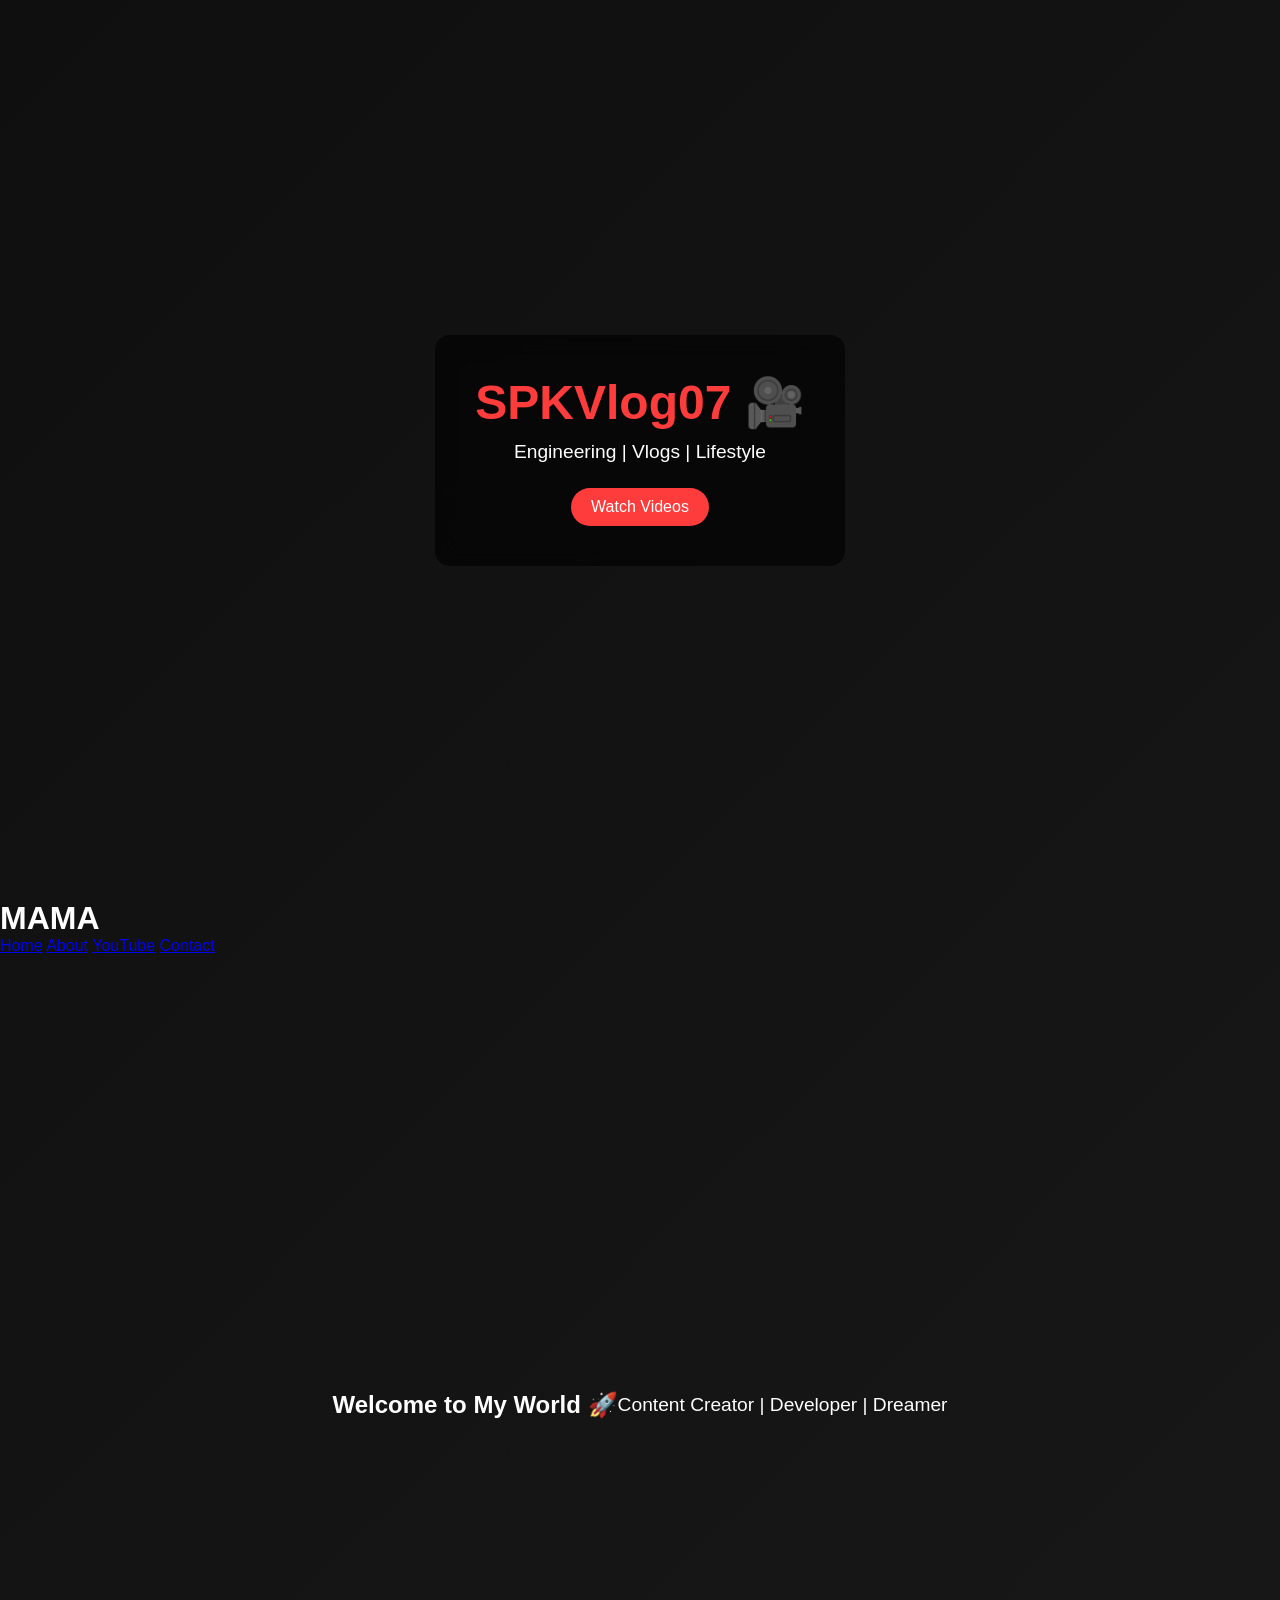
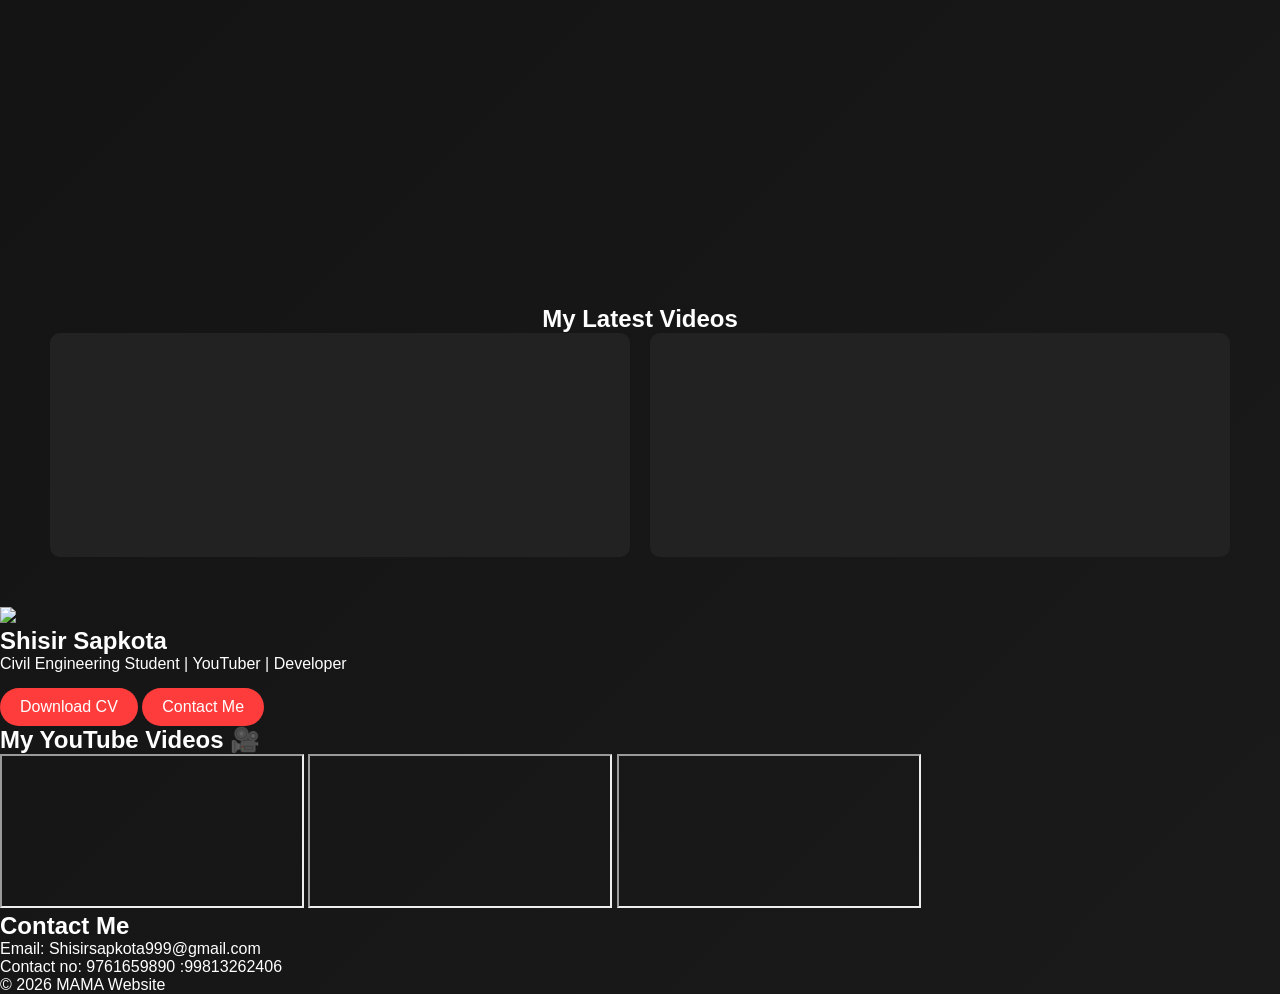
==== index.html @ 2b115181 "Update index.html" ====
<!DOCTYPE html>
<html lang="en">
<head>
    <meta charset="UTF-8">
    <meta name="viewport" content="width=device-width, initial-scale=1.0">
    <title>MAMA Website</title>
    <link rel="stylesheet" href="style.css">
</head>
<body>
    <header class="hero">
    <div class="hero-content">
        <h1>SPKVlog07 🎥</h1>
        <p>Engineering | Vlogs | Lifestyle</p>
        <a href="#videos" class="btn">Watch Videos</a>
    </div>
</header>

<!-- NAVBAR -->
<header>
    <h1>MAMA</h1>
    <nav>
        <a href="#">Home</a>
        <a href="#about">About</a>
        <a href="#youtube">YouTube</a>
        <a href="#contact">Contact</a>
    </nav>
</header>

<!-- HERO SECTION -->
<section class="hero">
    <h2>Welcome to My World 🚀</h2>
    <p>Content Creator | Developer | Dreamer</p>
</section>
    <section id="videos">
    <h2>My Latest Videos</h2>

    <div class="video-container">

        <!-- VIDEO 1 -->
        <div class="video-card">
            <iframe width="100%" height="200"
            src="https://www.youtube.com/embed/YOUR_VIDEO_ID"
            frameborder="0" allowfullscreen></iframe>
        </div>

        <!-- VIDEO 2 -->
        <div class="video-card">
            <iframe width="100%" height="200"
            src="https://www.youtube.com/embed/YOUR_VIDEO_ID"
            frameborder="0" allowfullscreen></iframe>
        </div>

    </div>
</section>

<!-- ABOUT -->
<section id="about" class="about">
    <img src="https://via.placeholder.com/150" class="profile">
    <h2>Shisir Sapkota</h2>
    <p>Civil Engineering Student | YouTuber | Developer</p>

    <div class="buttons">
        <a href="#" class="btn">Download CV</a>
        <a href="#" class="btn">Contact Me</a>
    </div>
</section>

<!-- YOUTUBE -->
<section id="youtube">
    <h2>My YouTube Videos 🎥</h2>

    <div class="video-grid">
        <iframe src="https://youtu.be/5W0XILWzTW0?si=6hT38t_9sxKeMxE-"></iframe>
        <iframe src="https://youtu.be/JLOqo3GR9C8?si=7_xRI010_KbWeM3v"></iframe>
        <iframe src="https://youtu.be/mXAo18uRVGY?si=siHkj4-SabxdBQH0"></iframe>
    </div>
</section>

<!-- CONTACT -->
<section id="contact">
    <h2>Contact Me</h2>
    <p>Email: Shisirsapkota999@gmail.com</p>
     <p> Contact no: 9761659890
                   :99813262406
         </p>
</section>

<footer>
    <p>© 2026 MAMA Website</p>
</footer>

<script src="script.js"></script>
    <script>
document.querySelectorAll('a[href^="#"]').forEach(anchor => {
    anchor.addEventListener('click', function(e) {
        e.preventDefault();

        document.querySelector(this.getAttribute('href'))
            .scrollIntoView({
                behavior: 'smooth'
            });
    });
});
</script>
</body>
</html>
---- style.css ----
/* RESET */
* {
    margin: 0;
    padding: 0;
    box-sizing: border-box;
    font-family: 'Poppins', sans-serif;
}

/* BODY */
body {
    background: linear-gradient(135deg, #0f0f0f, #1a1a1a);
    color: white;
}

/* HERO SECTION */
.hero {
    height: 100vh;
    display: flex;
    justify-content: center;
    align-items: center;
    text-align: center;
    background: url('https://images.unsplash.com/photo-1507525428034-b723cf961d3e') no-repeat center/cover;
}

.hero-content {
    background: rgba(0,0,0,0.6);
    padding: 40px;
    border-radius: 15px;
    backdrop-filter: blur(10px);
}

.hero h1 {
    font-size: 3rem;
    color: #ff3c3c;
}

.hero p {
    margin: 10px 0;
    font-size: 1.2rem;
}

.btn {
    display: inline-block;
    margin-top: 15px;
    padding: 10px 20px;
    background: #ff3c3c;
    color: white;
    border-radius: 25px;
    text-decoration: none;
    transition: 0.3s;
}

.btn:hover {
    background: #ff0000;
    transform: scale(1.1);
}

/* VIDEO SECTION */
#videos {
    padding: 50px;
    text-align: center;
}

.video-container {
    display: grid;
    grid-template-columns: repeat(auto-fit, minmax(250px, 1fr));
    gap: 20px;
}

.video-card {
    background: #222;
    padding: 10px;
    border-radius: 10px;
    transition: 0.3s;
}

.video-card:hover {
    transform: translateY(-10px);
    box-shadow: 0 0 20px rgba(255,0,0,0.5);
}
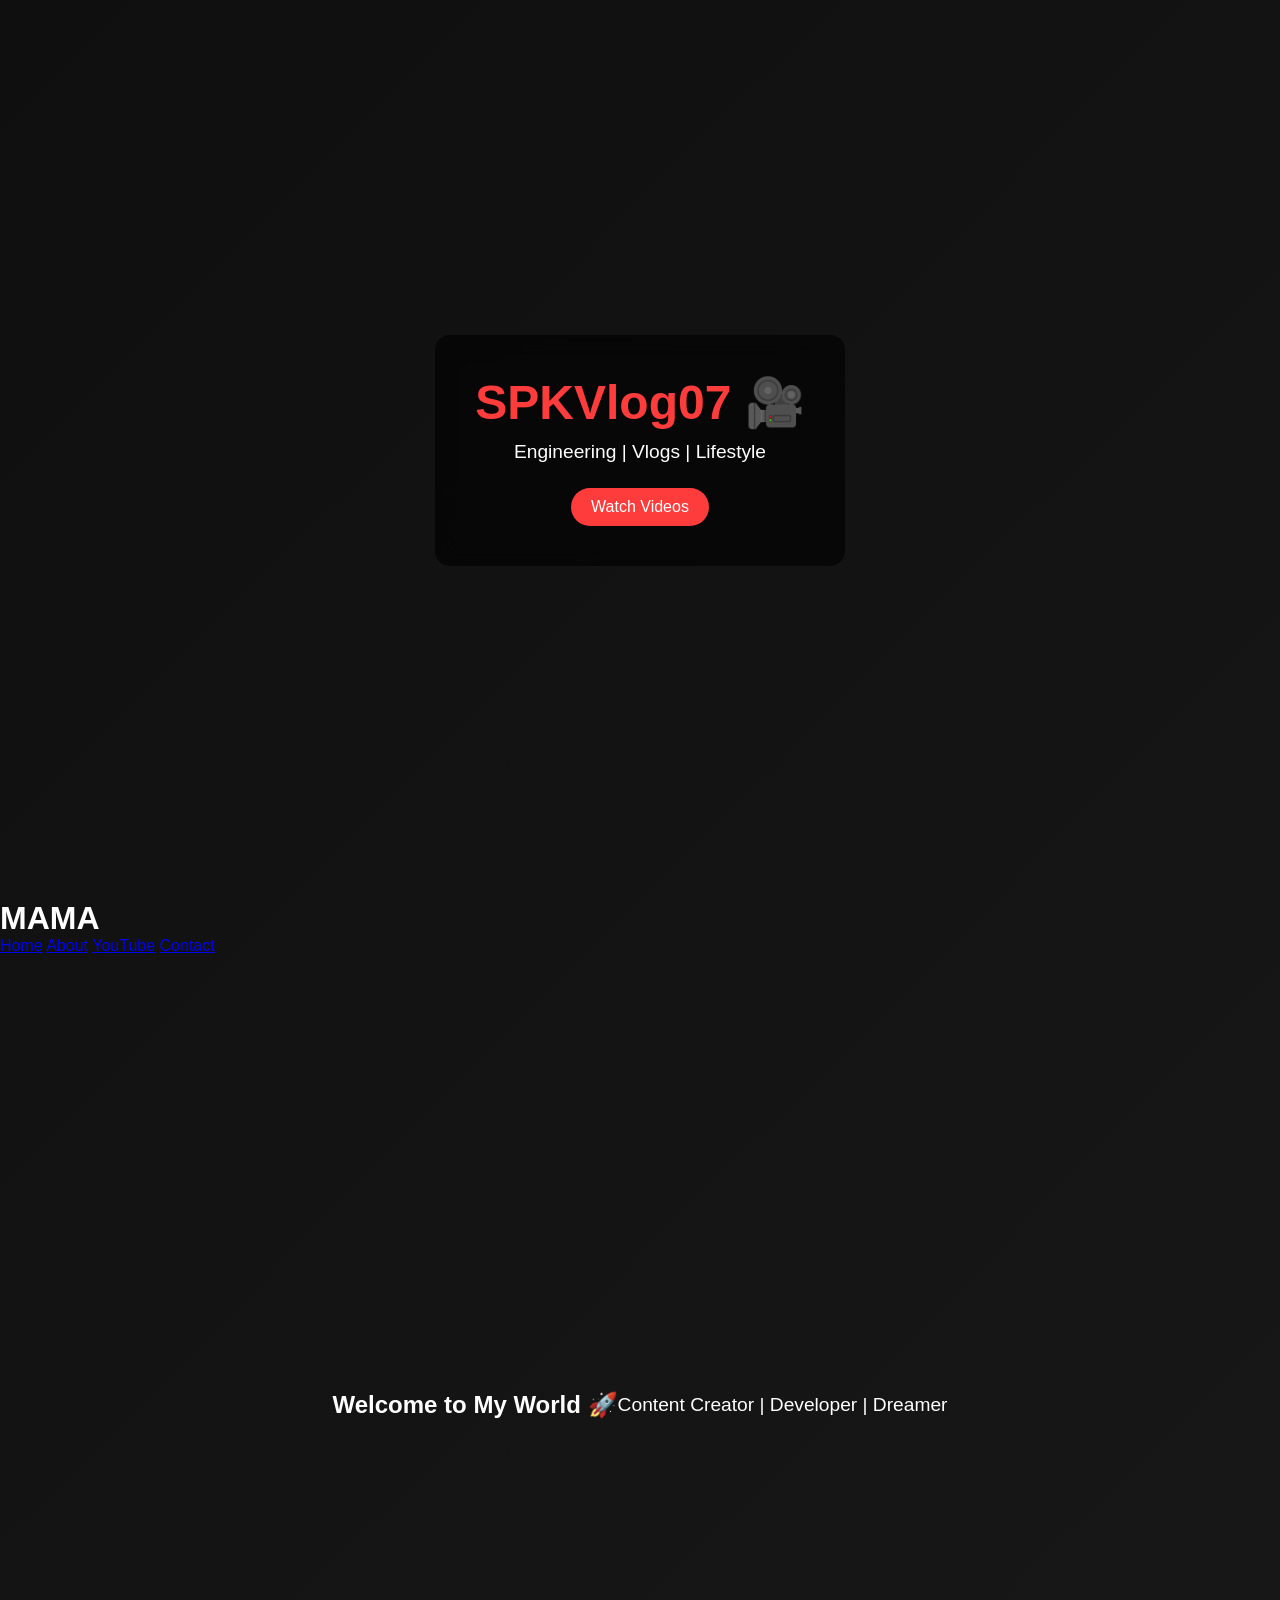
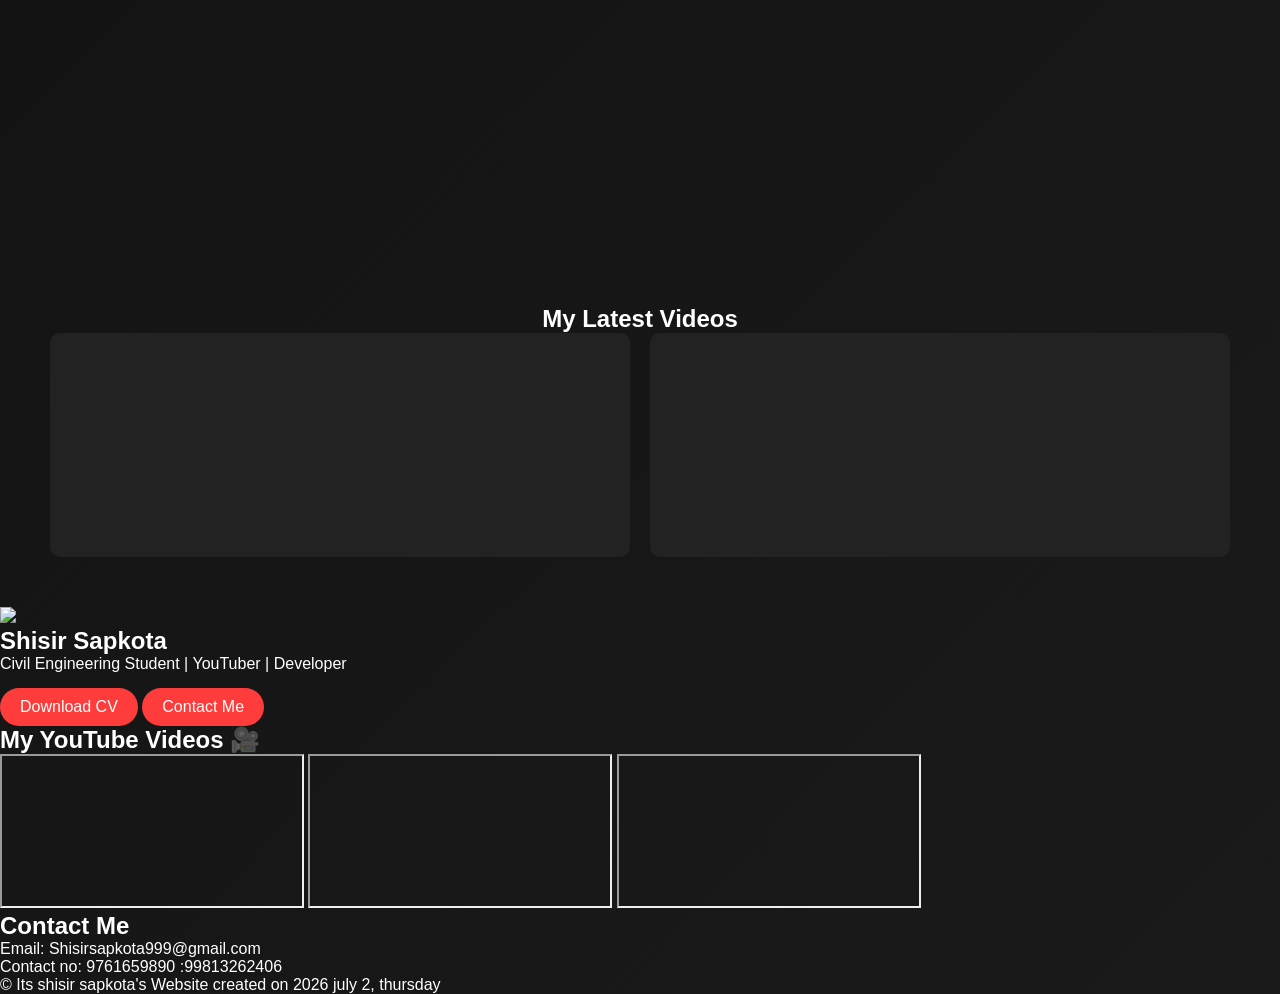
==== commit d79ec018: "Update index.html" ====
--- a/index.html
+++ b/index.html
@@ -39,14 +39,14 @@
         <!-- VIDEO 1 -->
         <div class="video-card">
             <iframe width="100%" height="200"
-            src="https://www.youtube.com/embed/YOUR_VIDEO_ID"
+            src="https://youtu.be/2FZ8WDefBjE?si=3_NObtSpb4FCxH1q"
             frameborder="0" allowfullscreen></iframe>
         </div>
 
         <!-- VIDEO 2 -->
         <div class="video-card">
             <iframe width="100%" height="200"
-            src="https://www.youtube.com/embed/YOUR_VIDEO_ID"
+            src="https://youtu.be/mXAo18uRVGY?si=bX3w_QvJQ6O6g_gf"
             frameborder="0" allowfullscreen></iframe>
         </div>
 
@@ -70,9 +70,9 @@
     <h2>My YouTube Videos 🎥</h2>
 
     <div class="video-grid">
-        <iframe src="https://youtu.be/5W0XILWzTW0?si=6hT38t_9sxKeMxE-"></iframe>
-        <iframe src="https://youtu.be/JLOqo3GR9C8?si=7_xRI010_KbWeM3v"></iframe>
-        <iframe src="https://youtu.be/mXAo18uRVGY?si=siHkj4-SabxdBQH0"></iframe>
+        <iframe src="https://youtu.be/JLOqo3GR9C8?si=PWv9oWB59Jl78NDg"></iframe>
+        <iframe src="https://youtu.be/WK3hLMGcFFc?si=pjW7aQEw8zvXbzMo"></iframe>
+        <iframe src="https://youtu.be/5W0XILWzTW0?si=0CxHMfOYy1RGQeV7"></iframe>
     </div>
 </section>
 
@@ -86,7 +86,7 @@
 </section>
 
 <footer>
-    <p>© 2026 MAMA Website</p>
+    <p>© Its shisir sapkota's Website created on 2026 july 2, thursday </p>
 </footer>
 
 <script src="script.js"></script>
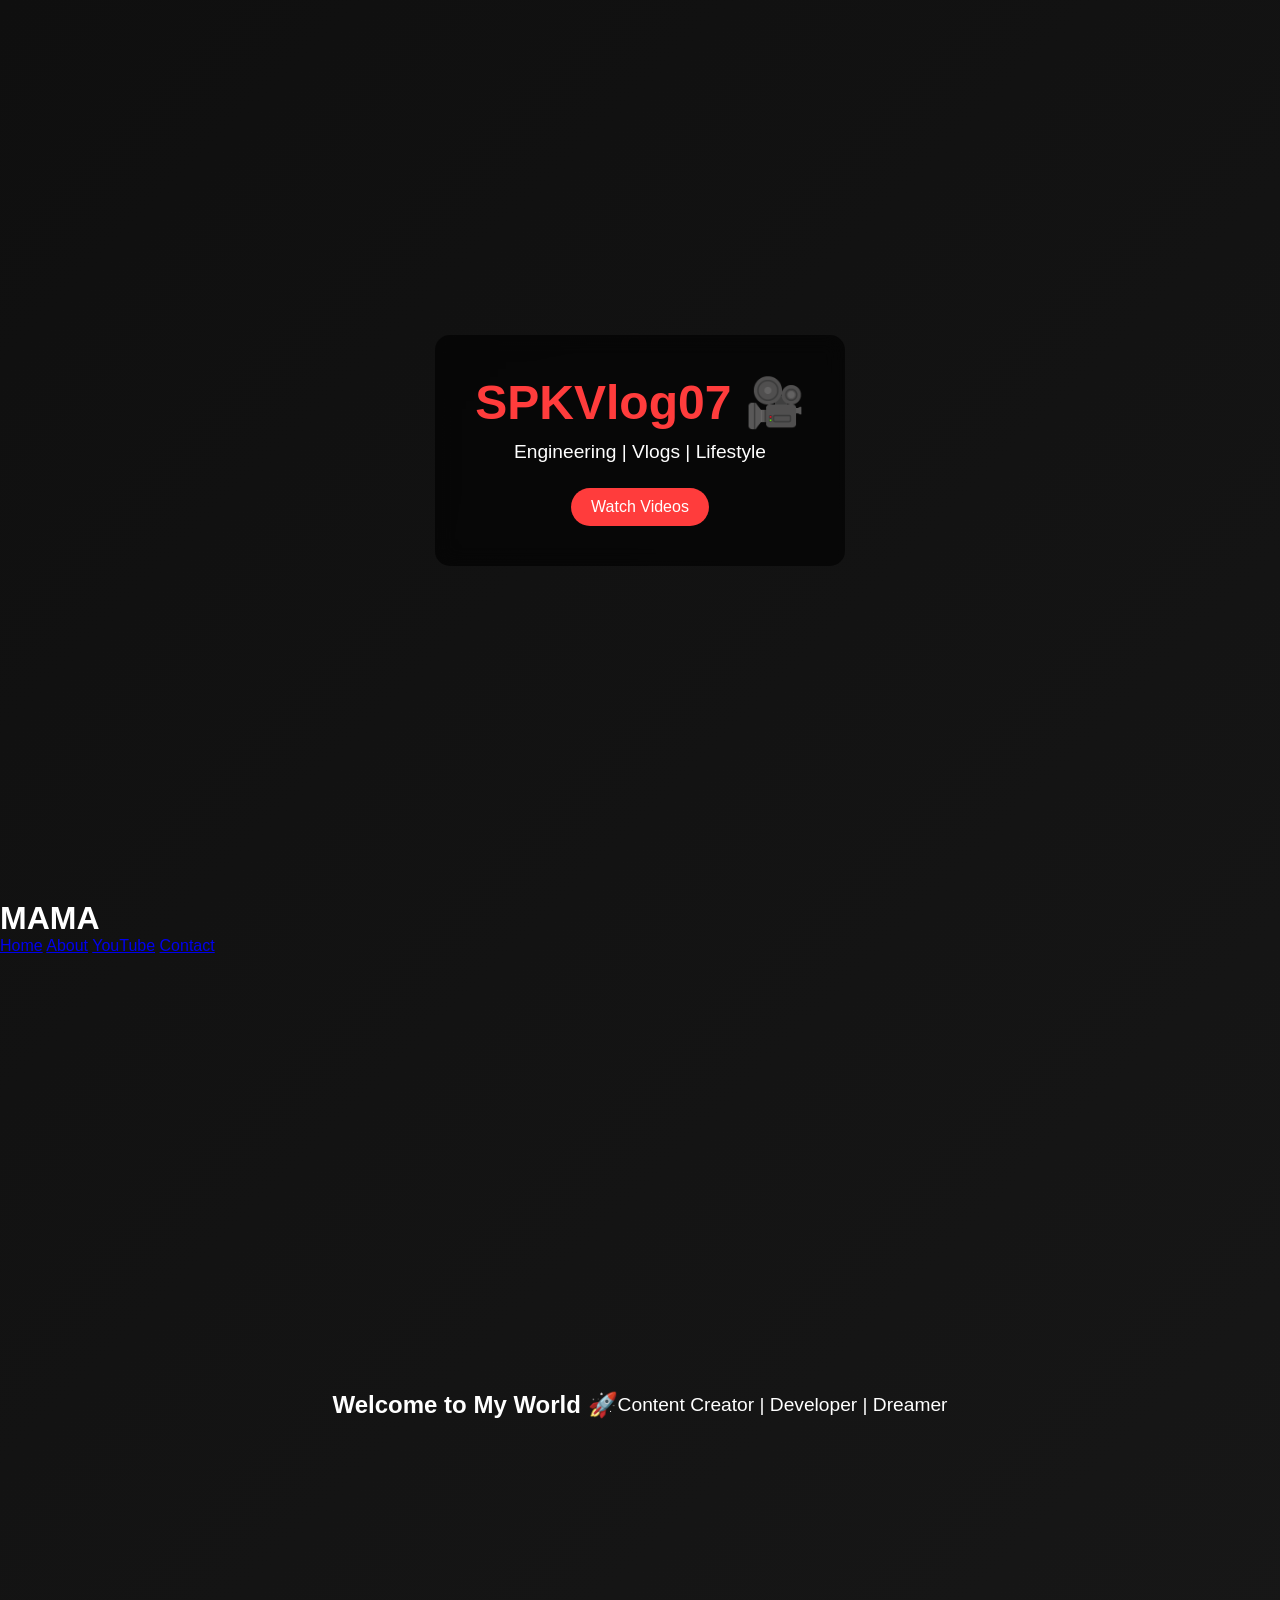
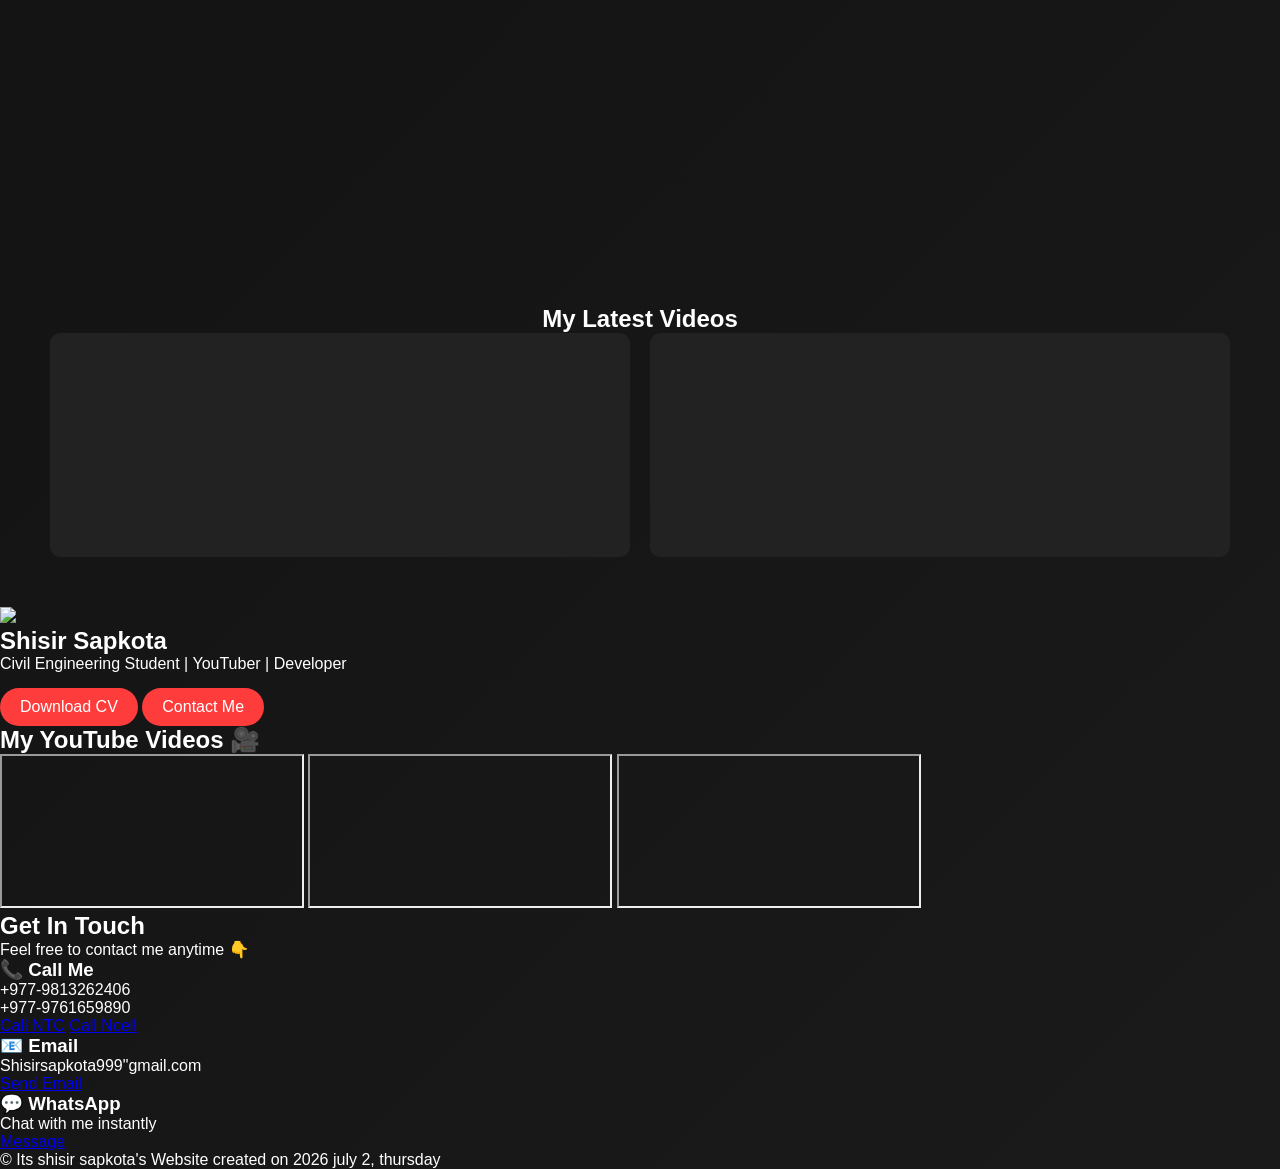
==== commit 487d469c: "Update index.html" ====
--- a/index.html
+++ b/index.html
@@ -77,12 +77,37 @@
 </section>
 
 <!-- CONTACT -->
-<section id="contact">
-    <h2>Contact Me</h2>
-    <p>Email: Shisirsapkota999@gmail.com</p>
-     <p> Contact no: 9761659890
-                   :99813262406
-         </p>
+<section id="contact" class="contact-section">
+    <h2>Get In Touch</h2>
+    <p>Feel free to contact me anytime 👇</p>
+
+    <div class="contact-container">
+
+        <!-- PHONE -->
+        <div class="contact-card">
+    <h3>📞 Call Me</h3>
+    <p>+977-9813262406</p>
+    <p>+977-9761659890</p>
+
+    <a href="tel:9813262406" class="contact-btn">Call NTC</a>
+    <a href="tel:9761659890" class="contact-btn">Call Ncell</a>
+</div>
+
+        <!-- EMAIL -->
+        <div class="contact-card">
+            <h3>📧 Email</h3>
+            <p>Shisirsapkota999"gmail.com</p>
+            <a href="mailto:Shisirsapkota999"gmail.com" class="contact-btn">Send Email</a>
+        </div>
+
+        <!-- WHATSAPP -->
+        <div class="contact-card">
+            <h3>💬 WhatsApp</h3>
+            <p>Chat with me instantly</p>
+            <a href="https://wa.me/+977-9761659890" class="contact-btn">Message</a>
+        </div>
+
+    </div>
 </section>
 
 <footer>
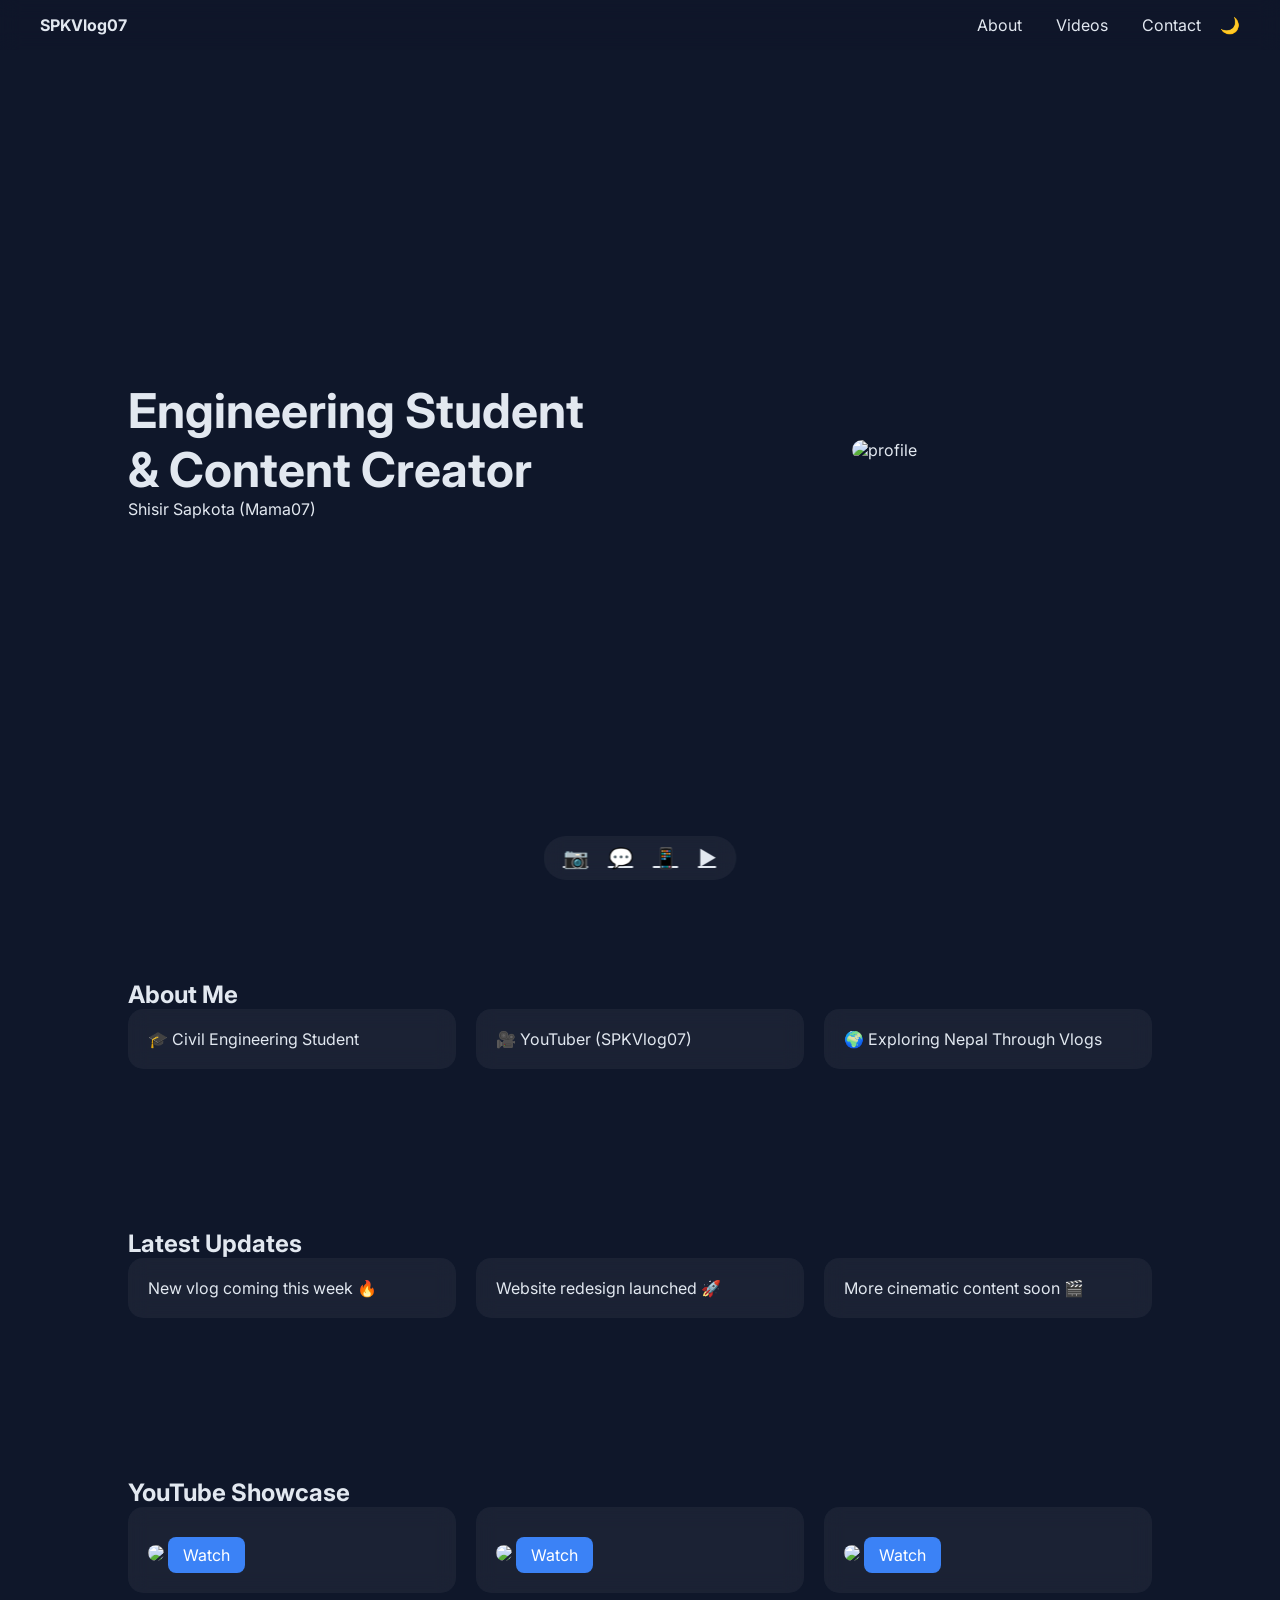
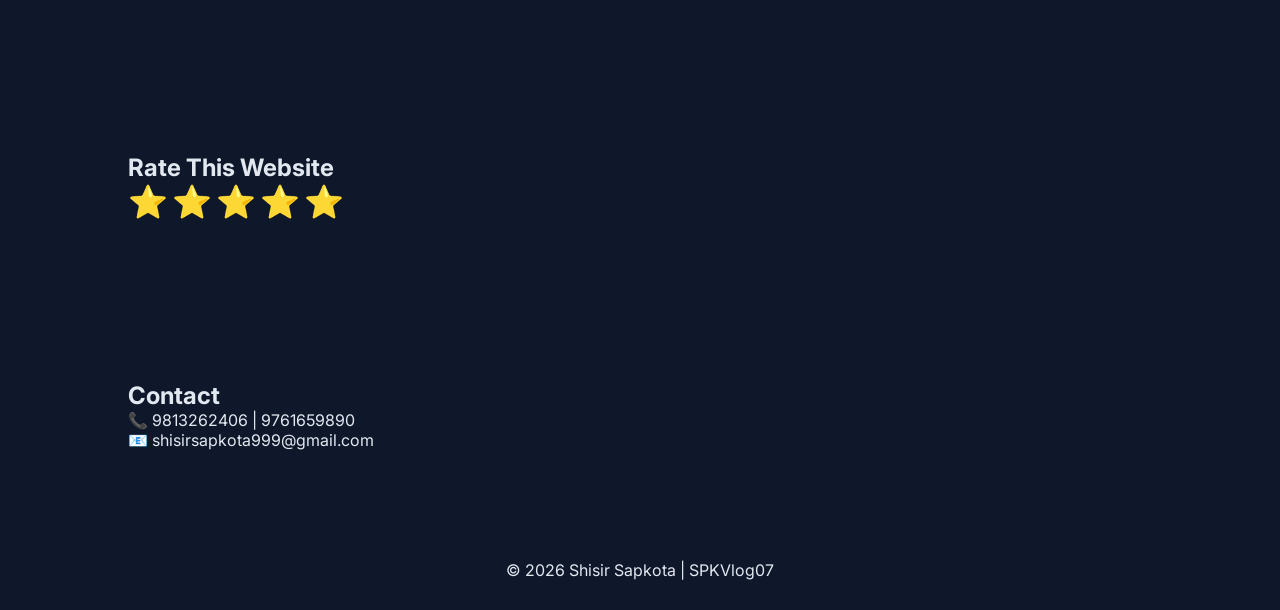
==== commit 9f42e518: "Update index.html" ====
--- a/index.html
+++ b/index.html
@@ -1,131 +1,230 @@
-<!DOCTYPE html>
-<html lang="en">
+<!DOCTYPE html><html lang="en">
 <head>
-    <meta charset="UTF-8">
-    <meta name="viewport" content="width=device-width, initial-scale=1.0">
-    <title>MAMA Website</title>
-    <link rel="stylesheet" href="style.css">
-</head>
-<body>
-    <header class="hero">
-    <div class="hero-content">
-        <h1>SPKVlog07 🎥</h1>
-        <p>Engineering | Vlogs | Lifestyle</p>
-        <a href="#videos" class="btn">Watch Videos</a>
-    </div>
-</header>
-
-<!-- NAVBAR -->
-<header>
-    <h1>MAMA</h1>
-    <nav>
-        <a href="#">Home</a>
-        <a href="#about">About</a>
-        <a href="#youtube">YouTube</a>
-        <a href="#contact">Contact</a>
-    </nav>
-</header>
-
-<!-- HERO SECTION -->
-<section class="hero">
-    <h2>Welcome to My World 🚀</h2>
-    <p>Content Creator | Developer | Dreamer</p>
-</section>
-    <section id="videos">
-    <h2>My Latest Videos</h2>
-
-    <div class="video-container">
-
-        <!-- VIDEO 1 -->
-        <div class="video-card">
-            <iframe width="100%" height="200"
-            src="https://youtu.be/2FZ8WDefBjE?si=3_NObtSpb4FCxH1q"
-            frameborder="0" allowfullscreen></iframe>
-        </div>
-
-        <!-- VIDEO 2 -->
-        <div class="video-card">
-            <iframe width="100%" height="200"
-            src="https://youtu.be/mXAo18uRVGY?si=bX3w_QvJQ6O6g_gf"
-            frameborder="0" allowfullscreen></iframe>
-        </div>
-
-    </div>
-</section>
-
-<!-- ABOUT -->
-<section id="about" class="about">
-    <img src="https://via.placeholder.com/150" class="profile">
-    <h2>Shisir Sapkota</h2>
-    <p>Civil Engineering Student | YouTuber | Developer</p>
-
-    <div class="buttons">
-        <a href="#" class="btn">Download CV</a>
-        <a href="#" class="btn">Contact Me</a>
-    </div>
-</section>
-
-<!-- YOUTUBE -->
-<section id="youtube">
-    <h2>My YouTube Videos 🎥</h2>
-
-    <div class="video-grid">
-        <iframe src="https://youtu.be/JLOqo3GR9C8?si=PWv9oWB59Jl78NDg"></iframe>
-        <iframe src="https://youtu.be/WK3hLMGcFFc?si=pjW7aQEw8zvXbzMo"></iframe>
-        <iframe src="https://youtu.be/5W0XILWzTW0?si=0CxHMfOYy1RGQeV7"></iframe>
-    </div>
-</section>
-
-<!-- CONTACT -->
-<section id="contact" class="contact-section">
-    <h2>Get In Touch</h2>
-    <p>Feel free to contact me anytime 👇</p>
-
-    <div class="contact-container">
-
-        <!-- PHONE -->
-        <div class="contact-card">
-    <h3>📞 Call Me</h3>
-    <p>+977-9813262406</p>
-    <p>+977-9761659890</p>
-
-    <a href="tel:9813262406" class="contact-btn">Call NTC</a>
-    <a href="tel:9761659890" class="contact-btn">Call Ncell</a>
+<meta charset="UTF-8">
+<meta name="viewport" content="width=device-width, initial-scale=1.0">
+<title>Shisir Sapkota | SPKVlog07</title><!-- Google Fonts --><link href="https://fonts.googleapis.com/css2?family=Inter:wght@300;400;600;700&display=swap" rel="stylesheet"><style>
+:root {
+  --bg: #0f172a;
+  --card: rgba(255,255,255,0.05);
+  --text: #e2e8f0;
+  --accent: #3b82f6;
+}
+
+.light {
+  --bg: #f8fafc;
+  --card: rgba(0,0,0,0.05);
+  --text: #0f172a;
+}
+
+* {
+  margin: 0;
+  padding: 0;
+  box-sizing: border-box;
+  font-family: 'Inter', sans-serif;
+}
+
+body {
+  background: var(--bg);
+  color: var(--text);
+  scroll-behavior: smooth;
+}
+
+/* NAVBAR */
+nav {
+  position: fixed;
+  top: 0;
+  width: 100%;
+  backdrop-filter: blur(10px);
+  background: rgba(15,23,42,0.6);
+  display: flex;
+  justify-content: space-between;
+  padding: 15px 40px;
+  z-index: 1000;
+}
+
+nav a {
+  color: var(--text);
+  text-decoration: none;
+  margin: 0 15px;
+}
+
+.toggle {
+  cursor: pointer;
+}
+
+/* HERO */
+.hero {
+  height: 100vh;
+  display: flex;
+  align-items: center;
+  justify-content: space-between;
+  padding: 100px 10%;
+}
+
+.hero-text h1 {
+  font-size: 3rem;
+}
+
+.hero img {
+  width: 300px;
+  border-radius: 20px;
+}
+
+/* SECTION */
+section {
+  padding: 80px 10%;
+}
+
+/* CARDS */
+.card {
+  background: var(--card);
+  padding: 20px;
+  border-radius: 15px;
+  backdrop-filter: blur(10px);
+  transition: 0.3s;
+}
+
+.card:hover {
+  transform: translateY(-5px);
+}
+
+/* GRID */
+.grid {
+  display: grid;
+  gap: 20px;
+}
+
+.grid-3 {
+  grid-template-columns: repeat(auto-fit, minmax(250px, 1fr));
+}
+
+/* VIDEO */
+.video img {
+  width: 100%;
+  border-radius: 10px;
+}
+
+.btn {
+  display: inline-block;
+  margin-top: 10px;
+  padding: 8px 15px;
+  background: var(--accent);
+  color: white;
+  border-radius: 8px;
+  text-decoration: none;
+}
+
+/* RATING */
+.stars span {
+  font-size: 2rem;
+  cursor: pointer;
+}
+
+/* FOOTER */
+footer {
+  text-align: center;
+  padding: 30px;
+}
+
+/* FLOATING DOCK */
+.dock {
+  position: fixed;
+  bottom: 20px;
+  left: 50%;
+  transform: translateX(-50%);
+  display: flex;
+  gap: 20px;
+  background: var(--card);
+  padding: 10px 20px;
+  border-radius: 50px;
+  backdrop-filter: blur(10px);
+}
+
+.dock a {
+  color: var(--text);
+  font-size: 20px;
+}
+
+/* RESPONSIVE */
+@media(max-width: 768px){
+  .hero {
+    flex-direction: column;
+    text-align: center;
+  }
+}
+</style></head><body><!-- NAV --><nav>
+  <div><strong>SPKVlog07</strong></div>
+  <div>
+    <a href="#about">About</a>
+    <a href="#videos">Videos</a>
+    <a href="#contact">Contact</a>
+    <span class="toggle" onclick="toggleMode()">🌙</span>
+  </div>
+</nav><!-- HERO --><div class="hero">
+  <div class="hero-text">
+    <h1>Engineering Student<br> & Content Creator</h1>
+    <p>Shisir Sapkota (Mama07)</p>
+  </div>
+  <img src="https://via.placeholder.com/300" alt="profile">
+</div><!-- ABOUT --><section id="about">
+  <h2>About Me</h2>
+  <div class="grid grid-3">
+    <div class="card">🎓 Civil Engineering Student</div>
+    <div class="card">🎥 YouTuber (SPKVlog07)</div>
+    <div class="card">🌍 Exploring Nepal Through Vlogs</div>
+  </div>
+</section><!-- NOTICE --><section>
+  <h2>Latest Updates</h2>
+  <div class="grid grid-3">
+    <div class="card">New vlog coming this week 🔥</div>
+    <div class="card">Website redesign launched 🚀</div>
+    <div class="card">More cinematic content soon 🎬</div>
+  </div>
+</section><!-- VIDEOS --><section id="videos">
+  <h2>YouTube Showcase</h2>
+  <div class="grid grid-3"><div class="card video">
+  <img src="https://via.placeholder.com/400x250">
+  <a href="https://youtube.com" target="_blank" class="btn">Watch</a>
 </div>
 
-        <!-- EMAIL -->
-        <div class="contact-card">
-            <h3>📧 Email</h3>
-            <p>Shisirsapkota999"gmail.com</p>
-            <a href="mailto:Shisirsapkota999"gmail.com" class="contact-btn">Send Email</a>
-        </div>
-
-        <!-- WHATSAPP -->
-        <div class="contact-card">
-            <h3>💬 WhatsApp</h3>
-            <p>Chat with me instantly</p>
-            <a href="https://wa.me/+977-9761659890" class="contact-btn">Message</a>
-        </div>
-
-    </div>
-</section>
-
-<footer>
-    <p>© Its shisir sapkota's Website created on 2026 july 2, thursday </p>
-</footer>
-
-<script src="script.js"></script>
-    <script>
-document.querySelectorAll('a[href^="#"]').forEach(anchor => {
-    anchor.addEventListener('click', function(e) {
-        e.preventDefault();
-
-        document.querySelector(this.getAttribute('href'))
-            .scrollIntoView({
-                behavior: 'smooth'
-            });
-    });
-});
-</script>
-</body>
+<div class="card video">
+  <img src="https://via.placeholder.com/400x250">
+  <a href="https://youtube.com" target="_blank" class="btn">Watch</a>
+</div>
+
+<div class="card video">
+  <img src="https://via.placeholder.com/400x250">
+  <a href="https://youtube.com" target="_blank" class="btn">Watch</a>
+</div>
+
+  </div>
+</section><!-- RATING --><section>
+  <h2>Rate This Website</h2>
+  <div class="stars">
+    <span onclick="rate(1)">⭐</span>
+    <span onclick="rate(2)">⭐</span>
+    <span onclick="rate(3)">⭐</span>
+    <span onclick="rate(4)">⭐</span>
+    <span onclick="rate(5)">⭐</span>
+  </div>
+</section><!-- CONTACT --><section id="contact">
+  <h2>Contact</h2>
+  <p>📞 9813262406 | 9761659890</p>
+  <p>📧 shisirsapkota999@gmail.com</p>
+</section><footer>
+  © 2026 Shisir Sapkota | SPKVlog07
+</footer><!-- FLOATING DOCK --><div class="dock">
+  <a href="https://instagram.com" target="_blank">📷</a>
+  <a href="https://wa.me/9813262406" target="_blank">💬</a>
+  <a href="#">📱</a>
+  <a href="https://youtube.com" target="_blank">▶️</a>
+</div><script>
+function toggleMode(){
+  document.body.classList.toggle("light");
+}
+
+function rate(n){
+  alert("You rated " + n + " stars ⭐");
+}
+</script></body>
 </html>
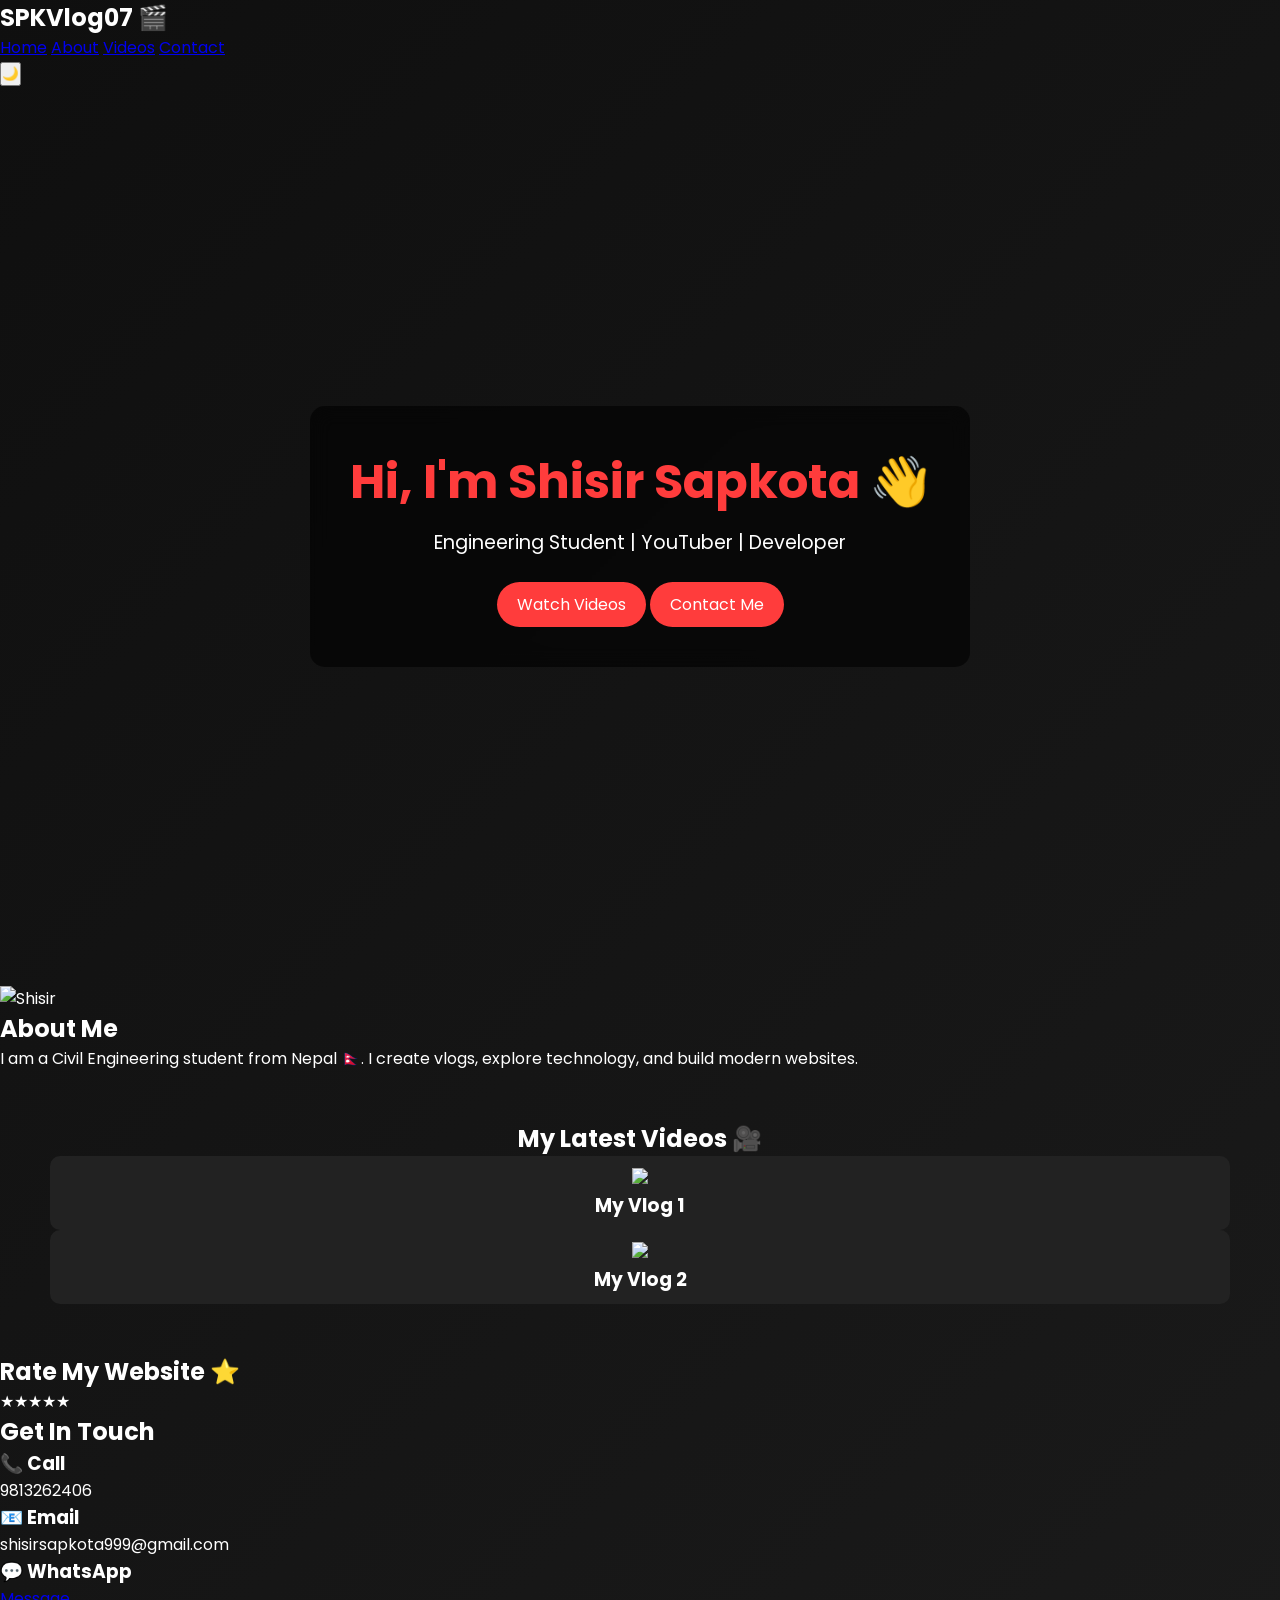
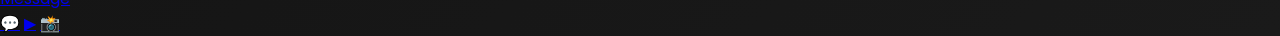
==== commit b6021d84: "Update index.html" ====
--- a/index.html
+++ b/index.html
@@ -1,230 +1,110 @@
-<!DOCTYPE html><html lang="en">
+<!DOCTYPE html>
+<html lang="en">
 <head>
 <meta charset="UTF-8">
 <meta name="viewport" content="width=device-width, initial-scale=1.0">
-<title>Shisir Sapkota | SPKVlog07</title><!-- Google Fonts --><link href="https://fonts.googleapis.com/css2?family=Inter:wght@300;400;600;700&display=swap" rel="stylesheet"><style>
-:root {
-  --bg: #0f172a;
-  --card: rgba(255,255,255,0.05);
-  --text: #e2e8f0;
-  --accent: #3b82f6;
-}
+<title>Shisir Sapkota | SPKVlog07</title>
 
-.light {
-  --bg: #f8fafc;
-  --card: rgba(0,0,0,0.05);
-  --text: #0f172a;
-}
+<link rel="stylesheet" href="style.css">
+<link href="https://fonts.googleapis.com/css2?family=Poppins:wght@300;400;600&display=swap" rel="stylesheet">
+</head>
 
-* {
-  margin: 0;
-  padding: 0;
-  box-sizing: border-box;
-  font-family: 'Inter', sans-serif;
-}
+<body>
 
-body {
-  background: var(--bg);
-  color: var(--text);
-  scroll-behavior: smooth;
-}
+<!-- NAVBAR -->
+<header class="navbar">
+    <h2>SPKVlog07 🎬</h2>
+    <nav>
+        <a href="#home">Home</a>
+        <a href="#about">About</a>
+        <a href="#videos">Videos</a>
+        <a href="#contact">Contact</a>
+    </nav>
+    <button id="modeToggle">🌙</button>
+</header>
 
-/* NAVBAR */
-nav {
-  position: fixed;
-  top: 0;
-  width: 100%;
-  backdrop-filter: blur(10px);
-  background: rgba(15,23,42,0.6);
-  display: flex;
-  justify-content: space-between;
-  padding: 15px 40px;
-  z-index: 1000;
-}
+<!-- HERO -->
+<section id="home" class="hero">
+    <div class="hero-content">
+        <h1>Hi, I'm Shisir Sapkota 👋</h1>
+        <p>Engineering Student | YouTuber | Developer</p>
+        <div class="buttons">
+            <a href="#videos" class="btn">Watch Videos</a>
+            <a href="#contact" class="btn outline">Contact Me</a>
+        </div>
+    </div>
+</section>
 
-nav a {
-  color: var(--text);
-  text-decoration: none;
-  margin: 0 15px;
-}
+<!-- ABOUT -->
+<section id="about" class="about">
+    <div class="about-container">
+        <img src="your-photo.jpg" alt="Shisir">
+        <div>
+            <h2>About Me</h2>
+            <p>
+                I am a Civil Engineering student from Nepal 🇳🇵.  
+                I create vlogs, explore technology, and build modern websites.
+            </p>
+        </div>
+    </div>
+</section>
 
-.toggle {
-  cursor: pointer;
-}
+<!-- VIDEOS -->
+<section id="videos" class="videos">
+    <h2>My Latest Videos 🎥</h2>
 
-/* HERO */
-.hero {
-  height: 100vh;
-  display: flex;
-  align-items: center;
-  justify-content: space-between;
-  padding: 100px 10%;
-}
+    <div class="video-grid">
 
-.hero-text h1 {
-  font-size: 3rem;
-}
+        <div class="video-card" onclick="openVideo('https://youtu.be/2FZ8WDefBjE')">
+            <img src="https://img.youtube.com/vi/2FZ8WDefBjE/maxresdefault.jpg">
+            <h3>My Vlog 1</h3>
+        </div>
 
-.hero img {
-  width: 300px;
-  border-radius: 20px;
-}
+        <div class="video-card" onclick="openVideo('https://youtu.be/mXAo')">
+            <img src="https://img.youtube.com/vi/mXAo/maxresdefault.jpg">
+            <h3>My Vlog 2</h3>
+        </div>
 
-/* SECTION */
-section {
-  padding: 80px 10%;
-}
+    </div>
+</section>
 
-/* CARDS */
-.card {
-  background: var(--card);
-  padding: 20px;
-  border-radius: 15px;
-  backdrop-filter: blur(10px);
-  transition: 0.3s;
-}
+<!-- RATING -->
+<section class="rating">
+    <h2>Rate My Website ⭐</h2>
+    <div id="stars">
+        ★★★★★
+    </div>
+</section>
 
-.card:hover {
-  transform: translateY(-5px);
-}
+<!-- CONTACT -->
+<section id="contact" class="contact">
+    <h2>Get In Touch</h2>
 
-/* GRID */
-.grid {
-  display: grid;
-  gap: 20px;
-}
+    <div class="contact-grid">
+        <div class="card">
+            <h3>📞 Call</h3>
+            <p>9813262406</p>
+        </div>
 
-.grid-3 {
-  grid-template-columns: repeat(auto-fit, minmax(250px, 1fr));
-}
+        <div class="card">
+            <h3>📧 Email</h3>
+            <p>shisirsapkota999@gmail.com</p>
+        </div>
 
-/* VIDEO */
-.video img {
-  width: 100%;
-  border-radius: 10px;
-}
+        <div class="card">
+            <h3>💬 WhatsApp</h3>
+            <a href="https://wa.me/9779761659890" target="_blank">Message</a>
+        </div>
+    </div>
+</section>
 
-.btn {
-  display: inline-block;
-  margin-top: 10px;
-  padding: 8px 15px;
-  background: var(--accent);
-  color: white;
-  border-radius: 8px;
-  text-decoration: none;
-}
-
-/* RATING */
-.stars span {
-  font-size: 2rem;
-  cursor: pointer;
-}
-
-/* FOOTER */
-footer {
-  text-align: center;
-  padding: 30px;
-}
-
-/* FLOATING DOCK */
-.dock {
-  position: fixed;
-  bottom: 20px;
-  left: 50%;
-  transform: translateX(-50%);
-  display: flex;
-  gap: 20px;
-  background: var(--card);
-  padding: 10px 20px;
-  border-radius: 50px;
-  backdrop-filter: blur(10px);
-}
-
-.dock a {
-  color: var(--text);
-  font-size: 20px;
-}
-
-/* RESPONSIVE */
-@media(max-width: 768px){
-  .hero {
-    flex-direction: column;
-    text-align: center;
-  }
-}
-</style></head><body><!-- NAV --><nav>
-  <div><strong>SPKVlog07</strong></div>
-  <div>
-    <a href="#about">About</a>
-    <a href="#videos">Videos</a>
-    <a href="#contact">Contact</a>
-    <span class="toggle" onclick="toggleMode()">🌙</span>
-  </div>
-</nav><!-- HERO --><div class="hero">
-  <div class="hero-text">
-    <h1>Engineering Student<br> & Content Creator</h1>
-    <p>Shisir Sapkota (Mama07)</p>
-  </div>
-  <img src="https://via.placeholder.com/300" alt="profile">
-</div><!-- ABOUT --><section id="about">
-  <h2>About Me</h2>
-  <div class="grid grid-3">
-    <div class="card">🎓 Civil Engineering Student</div>
-    <div class="card">🎥 YouTuber (SPKVlog07)</div>
-    <div class="card">🌍 Exploring Nepal Through Vlogs</div>
-  </div>
-</section><!-- NOTICE --><section>
-  <h2>Latest Updates</h2>
-  <div class="grid grid-3">
-    <div class="card">New vlog coming this week 🔥</div>
-    <div class="card">Website redesign launched 🚀</div>
-    <div class="card">More cinematic content soon 🎬</div>
-  </div>
-</section><!-- VIDEOS --><section id="videos">
-  <h2>YouTube Showcase</h2>
-  <div class="grid grid-3"><div class="card video">
-  <img src="https://via.placeholder.com/400x250">
-  <a href="https://youtube.com" target="_blank" class="btn">Watch</a>
+<!-- FLOATING SOCIAL -->
+<div class="floating">
+    <a href="https://wa.me/977-9761659890">💬</a>
+    <a href="https://youtube.com/@SPKVlog07">▶</a>
+    <a href="https://instagram.com/spkshisir07">📸</a>
 </div>
 
-<div class="card video">
-  <img src="https://via.placeholder.com/400x250">
-  <a href="https://youtube.com" target="_blank" class="btn">Watch</a>
-</div>
-
-<div class="card video">
-  <img src="https://via.placeholder.com/400x250">
-  <a href="https://youtube.com" target="_blank" class="btn">Watch</a>
-</div>
-
-  </div>
-</section><!-- RATING --><section>
-  <h2>Rate This Website</h2>
-  <div class="stars">
-    <span onclick="rate(1)">⭐</span>
-    <span onclick="rate(2)">⭐</span>
-    <span onclick="rate(3)">⭐</span>
-    <span onclick="rate(4)">⭐</span>
-    <span onclick="rate(5)">⭐</span>
-  </div>
-</section><!-- CONTACT --><section id="contact">
-  <h2>Contact</h2>
-  <p>📞 9813262406 | 9761659890</p>
-  <p>📧 shisirsapkota999@gmail.com</p>
-</section><footer>
-  © 2026 Shisir Sapkota | SPKVlog07
-</footer><!-- FLOATING DOCK --><div class="dock">
-  <a href="https://instagram.com" target="_blank">📷</a>
-  <a href="https://wa.me/9813262406" target="_blank">💬</a>
-  <a href="#">📱</a>
-  <a href="https://youtube.com" target="_blank">▶️</a>
-</div><script>
-function toggleMode(){
-  document.body.classList.toggle("light");
-}
-
-function rate(n){
-  alert("You rated " + n + " stars ⭐");
-}
-</script></body>
+<script src="script.js"></script>
+</body>
 </html>
--- a/style.css
+++ b/style.css
@@ -0,0 +1,80 @@
+/* RESET */
+* {
+    margin: 0;
+    padding: 0;
+    box-sizing: border-box;
+    font-family: 'Poppins', sans-serif;
+}
+
+/* BODY */
+body {
+    background: linear-gradient(135deg, #0f0f0f, #1a1a1a);
+    color: white;
+}
+
+/* HERO SECTION */
+.hero {
+    height: 100vh;
+    display: flex;
+    justify-content: center;
+    align-items: center;
+    text-align: center;
+    background: url('https://images.unsplash.com/photo-1507525428034-b723cf961d3e') no-repeat center/cover;
+}
+
+.hero-content {
+    background: rgba(0,0,0,0.6);
+    padding: 40px;
+    border-radius: 15px;
+    backdrop-filter: blur(10px);
+}
+
+.hero h1 {
+    font-size: 3rem;
+    color: #ff3c3c;
+}
+
+.hero p {
+    margin: 10px 0;
+    font-size: 1.2rem;
+}
+
+.btn {
+    display: inline-block;
+    margin-top: 15px;
+    padding: 10px 20px;
+    background: #ff3c3c;
+    color: white;
+    border-radius: 25px;
+    text-decoration: none;
+    transition: 0.3s;
+}
+
+.btn:hover {
+    background: #ff0000;
+    transform: scale(1.1);
+}
+
+/* VIDEO SECTION */
+#videos {
+    padding: 50px;
+    text-align: center;
+}
+
+.video-container {
+    display: grid;
+    grid-template-columns: repeat(auto-fit, minmax(250px, 1fr));
+    gap: 20px;
+}
+
+.video-card {
+    background: #222;
+    padding: 10px;
+    border-radius: 10px;
+    transition: 0.3s;
+}
+
+.video-card:hover {
+    transform: translateY(-10px);
+    box-shadow: 0 0 20px rgba(255,0,0,0.5);
+}
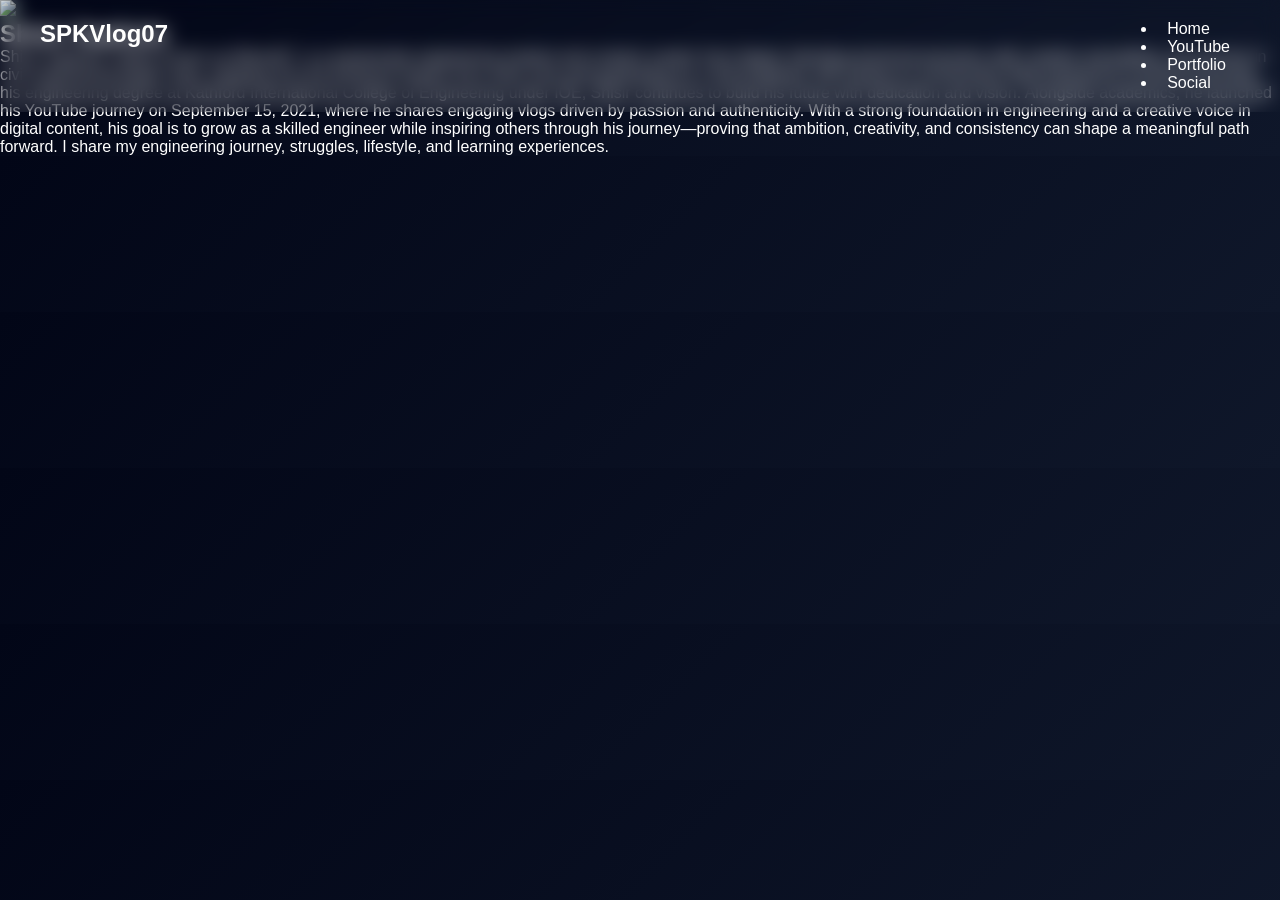
==== commit d4bfa906: "Update index.html" ====
--- a/index.html
+++ b/index.html
@@ -3,108 +3,40 @@
 <head>
 <meta charset="UTF-8">
 <meta name="viewport" content="width=device-width, initial-scale=1.0">
-<title>Shisir Sapkota | SPKVlog07</title>
-
+<title>Home | Shisir Sapkota</title>
 <link rel="stylesheet" href="style.css">
-<link href="https://fonts.googleapis.com/css2?family=Poppins:wght@300;400;600&display=swap" rel="stylesheet">
 </head>
 
 <body>
 
-<!-- NAVBAR -->
-<header class="navbar">
-    <h2>SPKVlog07 🎬</h2>
-    <nav>
-        <a href="#home">Home</a>
-        <a href="#about">About</a>
-        <a href="#videos">Videos</a>
-        <a href="#contact">Contact</a>
-    </nav>
-    <button id="modeToggle">🌙</button>
-</header>
+<nav class="navbar">
+  <h1 class="logo">SPKVlog07</h1>
 
-<!-- HERO -->
-<section id="home" class="hero">
-    <div class="hero-content">
-        <h1>Hi, I'm Shisir Sapkota 👋</h1>
-        <p>Engineering Student | YouTuber | Developer</p>
-        <div class="buttons">
-            <a href="#videos" class="btn">Watch Videos</a>
-            <a href="#contact" class="btn outline">Contact Me</a>
-        </div>
-    </div>
+  <ul class="nav-links">
+    <li><a href="index.html">Home</a></li>
+    <li><a href="youtube.html">YouTube</a></li>
+    <li><a href="portfolio.html">Portfolio</a></li>
+    <li><a href="social.html">Social</a></li>
+  </ul>
+</nav>
+<section class="home">
+  <div class="home-content">
+    <img src="your-photo.jpg" class="profile">
+    <h1>Shisir Sapkota</h1>
+
+    <p>
+      Shisir Sapkota, widely known as Mama07, is a passionate engineering student and content creator from Nepal, blending technical precision with creative storytelling. His journey in civil engineering began early, 
+        stepping into the technical stream from class nine and graduating as a Sub-Engineer with hands-on construction field experience.Currently pursuing his engineering degree at Kathford International College of 
+        Engineering under IOE, Shisir continues to build his future with dedication and vision. Alongside academics, he launched his YouTube journey on September 15, 2021, where he shares engaging vlogs driven by 
+        passion and authenticity.
+        
+        With a strong foundation in engineering and a creative voice in digital content, his goal is to grow as a skilled engineer while inspiring others through his journey—proving that ambition, creativity,
+        and consistency can shape a meaningful path forward. I share my engineering journey, struggles, lifestyle, and learning experiences.
+    </p>
+
+   
+  </div>
 </section>
 
-<!-- ABOUT -->
-<section id="about" class="about">
-    <div class="about-container">
-        <img src="your-photo.jpg" alt="Shisir">
-        <div>
-            <h2>About Me</h2>
-            <p>
-                I am a Civil Engineering student from Nepal 🇳🇵.  
-                I create vlogs, explore technology, and build modern websites.
-            </p>
-        </div>
-    </div>
-</section>
-
-<!-- VIDEOS -->
-<section id="videos" class="videos">
-    <h2>My Latest Videos 🎥</h2>
-
-    <div class="video-grid">
-
-        <div class="video-card" onclick="openVideo('https://youtu.be/2FZ8WDefBjE')">
-            <img src="https://img.youtube.com/vi/2FZ8WDefBjE/maxresdefault.jpg">
-            <h3>My Vlog 1</h3>
-        </div>
-
-        <div class="video-card" onclick="openVideo('https://youtu.be/mXAo')">
-            <img src="https://img.youtube.com/vi/mXAo/maxresdefault.jpg">
-            <h3>My Vlog 2</h3>
-        </div>
-
-    </div>
-</section>
-
-<!-- RATING -->
-<section class="rating">
-    <h2>Rate My Website ⭐</h2>
-    <div id="stars">
-        ★★★★★
-    </div>
-</section>
-
-<!-- CONTACT -->
-<section id="contact" class="contact">
-    <h2>Get In Touch</h2>
-
-    <div class="contact-grid">
-        <div class="card">
-            <h3>📞 Call</h3>
-            <p>9813262406</p>
-        </div>
-
-        <div class="card">
-            <h3>📧 Email</h3>
-            <p>shisirsapkota999@gmail.com</p>
-        </div>
-
-        <div class="card">
-            <h3>💬 WhatsApp</h3>
-            <a href="https://wa.me/9779761659890" target="_blank">Message</a>
-        </div>
-    </div>
-</section>
-
-<!-- FLOATING SOCIAL -->
-<div class="floating">
-    <a href="https://wa.me/977-9761659890">💬</a>
-    <a href="https://youtube.com/@SPKVlog07">▶</a>
-    <a href="https://instagram.com/spkshisir07">📸</a>
-</div>
-
-<script src="script.js"></script>
 </body>
 </html>
--- a/style.css
+++ b/style.css
@@ -1,80 +1,149 @@
-/* RESET */
-* {
-    margin: 0;
-    padding: 0;
-    box-sizing: border-box;
-    font-family: 'Poppins', sans-serif;
+*{
+margin:0;
+padding:0;
+box-sizing:border-box;
+font-family:'Poppins',sans-serif;
+scroll-behavior:smooth;
 }
 
-/* BODY */
-body {
-    background: linear-gradient(135deg, #0f0f0f, #1a1a1a);
-    color: white;
+body{
+background:linear-gradient(135deg,#020617,#0f172a);
+color:white;
 }
 
-/* HERO SECTION */
-.hero {
-    height: 100vh;
-    display: flex;
-    justify-content: center;
-    align-items: center;
-    text-align: center;
-    background: url('https://images.unsplash.com/photo-1507525428034-b723cf961d3e') no-repeat center/cover;
+/* NAVBAR */
+.navbar{
+display:flex;
+justify-content:space-between;
+padding:20px 40px;
+position:fixed;
+width:100%;
+backdrop-filter:blur(10px);
+z-index:1000;
 }
 
-.hero-content {
-    background: rgba(0,0,0,0.6);
-    padding: 40px;
-    border-radius: 15px;
-    backdrop-filter: blur(10px);
+.navbar a{
+margin:0 10px;
+color:white;
+text-decoration:none;
 }
 
-.hero h1 {
-    font-size: 3rem;
-    color: #ff3c3c;
+/* HERO */
+.hero{
+height:100vh;
+display:flex;
+align-items:center;
+justify-content:center;
+text-align:center;
 }
 
-.hero p {
-    margin: 10px 0;
-    font-size: 1.2rem;
+.hero h1{
+font-size:50px;
 }
 
-.btn {
-    display: inline-block;
-    margin-top: 15px;
-    padding: 10px 20px;
-    background: #ff3c3c;
-    color: white;
-    border-radius: 25px;
-    text-decoration: none;
-    transition: 0.3s;
+.hero span{
+color:#ff3b3b;
 }
 
-.btn:hover {
-    background: #ff0000;
-    transform: scale(1.1);
+.btn{
+padding:12px 25px;
+background:#ff3b3b;
+border-radius:25px;
+margin:10px;
+display:inline-block;
 }
 
-/* VIDEO SECTION */
-#videos {
-    padding: 50px;
-    text-align: center;
+.btn.outline{
+background:transparent;
+border:1px solid white;
 }
 
-.video-container {
-    display: grid;
-    grid-template-columns: repeat(auto-fit, minmax(250px, 1fr));
-    gap: 20px;
+/* GLASS EFFECT */
+.glass{
+background:rgba(255,255,255,0.05);
+backdrop-filter:blur(15px);
+padding:20px;
+border-radius:15px;
 }
 
-.video-card {
-    background: #222;
-    padding: 10px;
-    border-radius: 10px;
-    transition: 0.3s;
+/* ABOUT */
+.about{
+padding:100px 20px;
+display:flex;
+justify-content:center;
 }
 
-.video-card:hover {
-    transform: translateY(-10px);
-    box-shadow: 0 0 20px rgba(255,0,0,0.5);
+.about img{
+width:150px;
+border-radius:50%;
+margin-right:20px;
 }
+
+/* VIDEOS */
+.video-grid{
+display:grid;
+grid-template-columns:repeat(auto-fit,minmax(250px,1fr));
+gap:20px;
+padding:40px;
+}
+
+.video-card{
+position:relative;
+cursor:pointer;
+overflow:hidden;
+border-radius:10px;
+}
+
+.video-card img{
+width:100%;
+transition:0.3s;
+}
+
+.video-card:hover img{
+transform:scale(1.1);
+}
+
+.overlay{
+position:absolute;
+top:0;
+left:0;
+right:0;
+bottom:0;
+display:flex;
+align-items:center;
+justify-content:center;
+background:rgba(0,0,0,0.5);
+opacity:0;
+}
+
+.video-card:hover .overlay{
+opacity:1;
+}
+
+/* CONTACT */
+.contact{
+padding:100px 20px;
+text-align:center;
+}
+
+.contact-grid{
+display:flex;
+gap:20px;
+justify-content:center;
+}
+
+/* FLOATING */
+.social-float{
+position:fixed;
+bottom:20px;
+right:20px;
+display:flex;
+flex-direction:column;
+gap:10px;
+}
+
+.social-float a{
+background:#ff3b3b;
+padding:12px;
+border-radius:50%;
+}
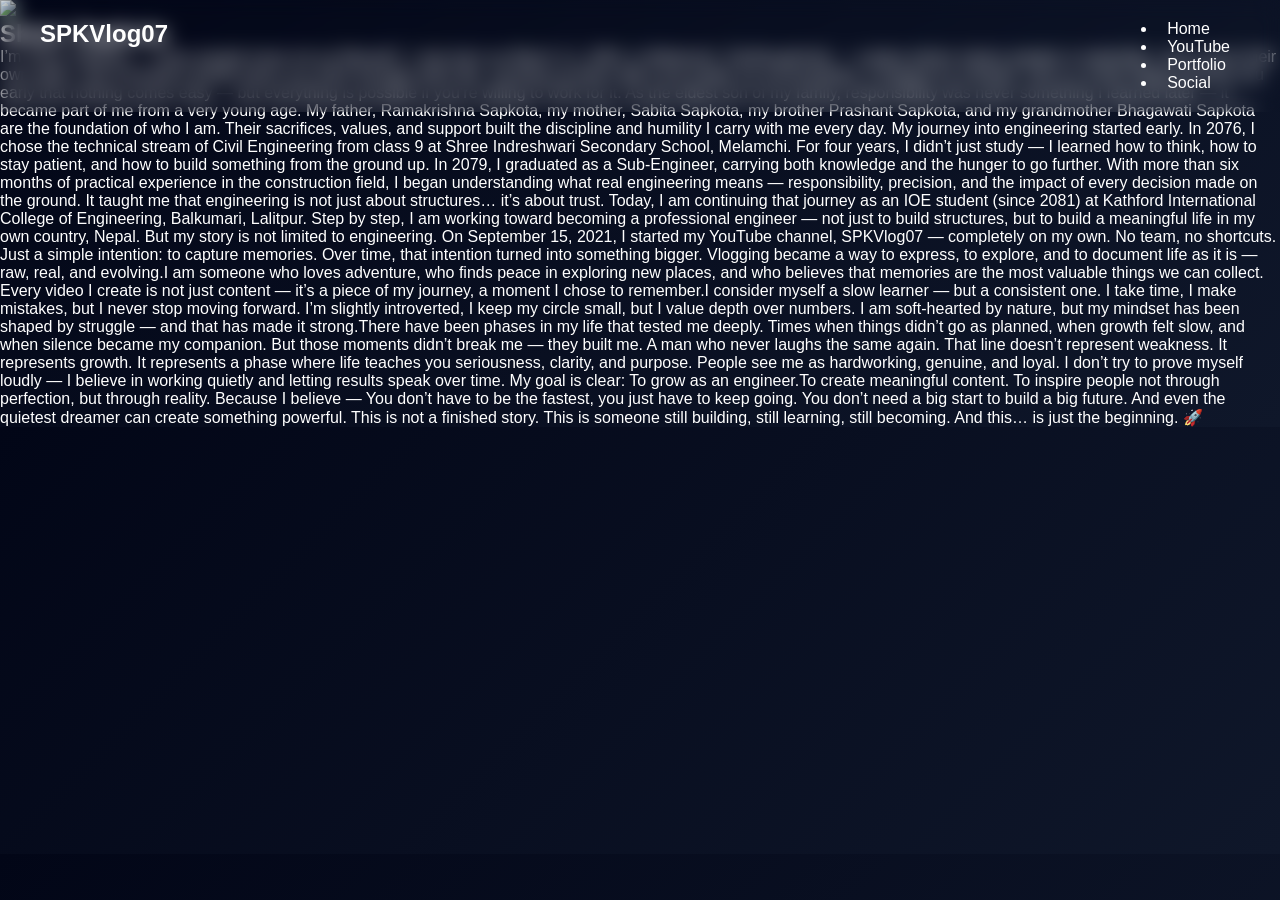
==== commit 3f7f3641: "Update index.html" ====
--- a/index.html
+++ b/index.html
@@ -24,14 +24,85 @@
     <img src="your-photo.jpg" class="profile">
     <h1>Shisir Sapkota</h1>
 
+    
     <p>
-      Shisir Sapkota, widely known as Mama07, is a passionate engineering student and content creator from Nepal, blending technical precision with creative storytelling. His journey in civil engineering began early, 
-        stepping into the technical stream from class nine and graduating as a Sub-Engineer with hands-on construction field experience.Currently pursuing his engineering degree at Kathford International College of 
-        Engineering under IOE, Shisir continues to build his future with dedication and vision. Alongside academics, he launched his YouTube journey on September 15, 2021, where he shares engaging vlogs driven by 
-        passion and authenticity.
-        
-        With a strong foundation in engineering and a creative voice in digital content, his goal is to grow as a skilled engineer while inspiring others through his journey—proving that ambition, creativity,
-        and consistency can shape a meaningful path forward. I share my engineering journey, struggles, lifestyle, and learning experiences.
+      
+      I’m Shisir Sapkota — many people know me as Mama07.
+
+I was born on March 11, 2004, in Melamchi, Sindhupalchok — a place where nature speaks in waterfalls, 
+rivers carve their own paths, and mountains quietly teach you what strength looks like. Growing up 
+there didn’t just shape my surroundings, it shaped my mindset. Life in a small village teaches you 
+early that nothing comes easy — but everything is possible if you’re willing to work for it.
+As the eldest son of my family, responsibility was never something I learned later — it became part of me 
+from a very young age. My father, Ramakrishna Sapkota, my mother, Sabita Sapkota, my brother Prashant Sapkota,
+and my grandmother Bhagawati Sapkota are the foundation of who I am. Their sacrifices, values, and support built
+the discipline and humility I carry with me every day.
+
+      
+      
+My journey into engineering started early. In 2076, I chose the technical stream of Civil Engineering from class 9 
+at Shree Indreshwari Secondary School, Melamchi. For four years, I didn’t just study — I learned how to think, 
+how to stay patient, and how to build something from the ground up. In 2079, I graduated as a Sub-Engineer, 
+carrying both knowledge and the hunger to go further.
+
+      
+      
+With more than six months of practical experience in the construction field, I began understanding what real 
+engineering means — responsibility, precision, and the impact of every decision made on the ground. It 
+taught me that engineering is not just about structures… it’s about trust.
+
+
+      
+      
+Today, I am continuing that journey as an IOE student (since 2081) at Kathford International College of Engineering,
+Balkumari, Lalitpur. Step by step, I am working toward becoming a professional engineer — not just to build structures,
+but to build a meaningful life in my own country, Nepal.
+
+
+      
+
+But my story is not limited to engineering.
+On September 15, 2021, I started my YouTube channel, SPKVlog07 — completely on my own. No team, no shortcuts. Just a 
+simple intention: to capture memories. Over time, that intention turned into something bigger. Vlogging became a way to 
+express, to explore, and to document life as it is — raw, real, and evolving.I am someone who loves adventure, who finds
+peace in exploring new places, and who believes that memories are the most valuable things we can collect. Every video I
+create is not just content — it’s a piece of my journey, a moment I chose to remember.I consider myself a slow learner —
+but a consistent one. I take time, I make mistakes, but I never stop moving forward. I’m slightly introverted, I keep my 
+circle small, but I value depth over numbers. I am soft-hearted by nature, but my mindset has been shaped by struggle — 
+and that has made it strong.There have been phases in my life that tested me deeply. Times when things didn’t go as planned,
+when growth felt slow, and when silence became my companion. But those moments didn’t break me — they built me.
+
+
+      
+
+A man who never laughs the same again.
+
+      
+
+That line doesn’t represent weakness. It represents growth. It represents a phase where life teaches you seriousness, clarity, and purpose.
+People see me as hardworking, genuine, and loyal. I don’t try to prove myself loudly — I believe in working quietly and letting results speak over time.
+
+
+      
+
+My goal is clear:
+To grow as an engineer.To create meaningful content.
+To inspire people not through perfection, but through reality.
+
+      
+
+Because I believe —
+      
+
+You don’t have to be the fastest, you just have to keep going.
+You don’t need a big start to build a big future.
+And even the quietest dreamer can create something powerful.
+This is not a finished story.
+This is someone still building, still learning, still becoming.
+
+
+And this… is just the beginning. 🚀
+      
     </p>
 
    
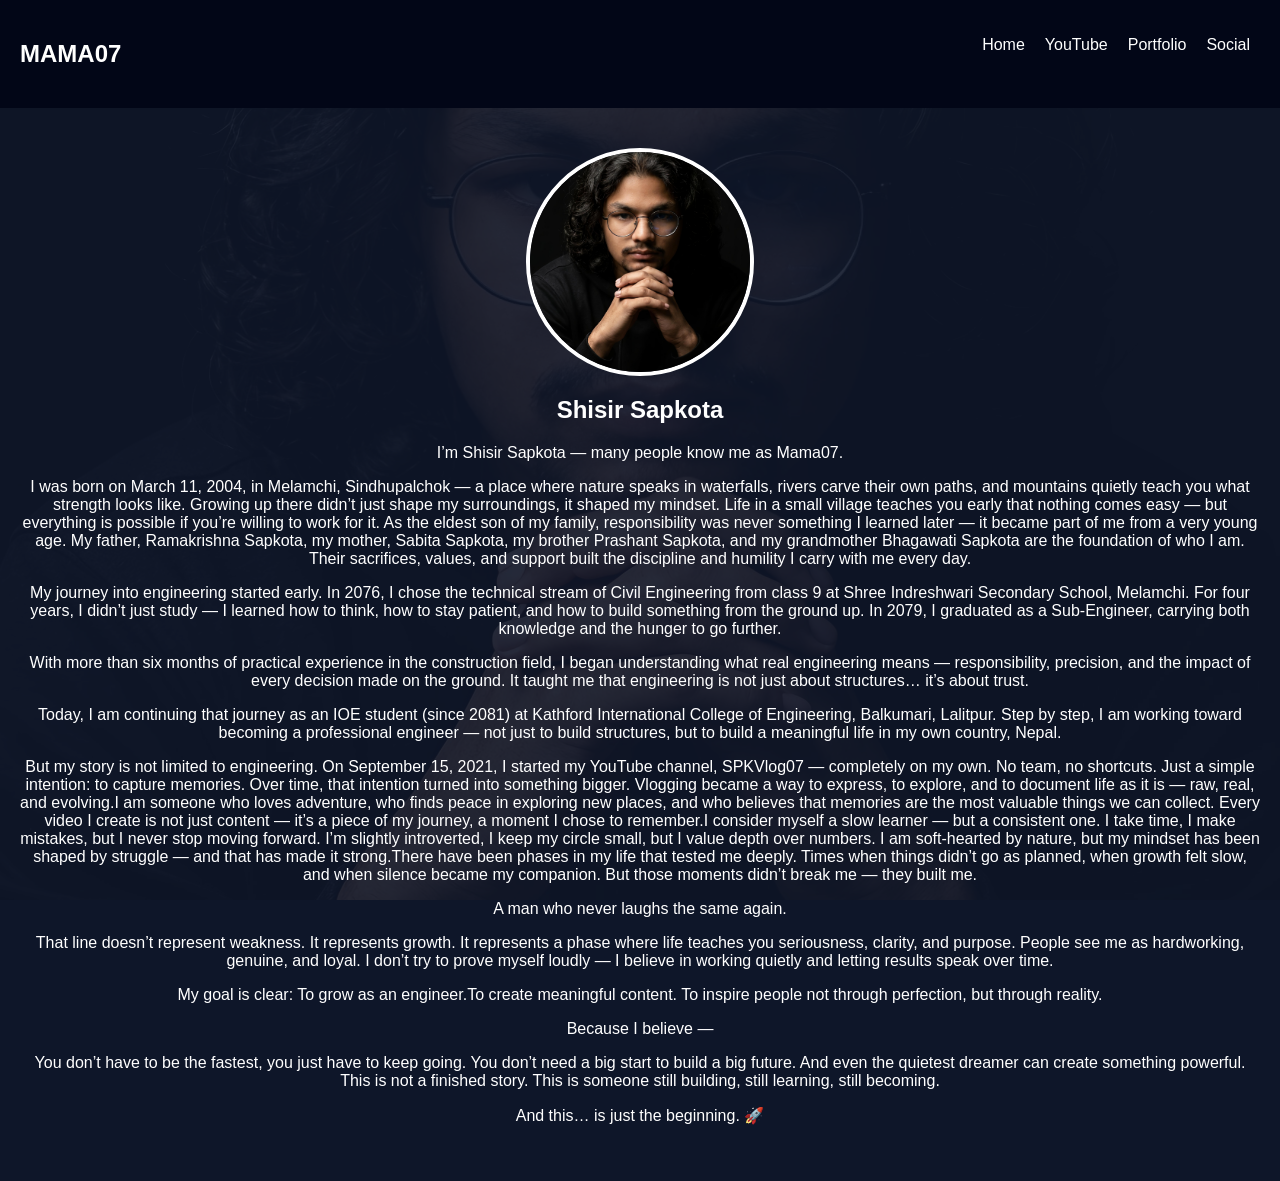
==== commit 3e1f2e3f: "Update index.html" ====
--- a/index.html
+++ b/index.html
@@ -10,7 +10,7 @@
 <body>
 
 <nav class="navbar">
-  <h1 class="logo">SPKVlog07</h1>
+  <h1 class="logo">MAMA07</h1>
 
   <ul class="nav-links">
     <li><a href="index.html">Home</a></li>
@@ -21,14 +21,16 @@
 </nav>
 <section class="home">
   <div class="home-content">
-    <img src="your-photo.jpg" class="profile">
+    <img src="IMG_20260421_170536 (1).png" class="profile">
     <h1>Shisir Sapkota</h1>
 
     
     <p>
       
       I’m Shisir Sapkota — many people know me as Mama07.
-
+    </p>
+    
+    </p>
 I was born on March 11, 2004, in Melamchi, Sindhupalchok — a place where nature speaks in waterfalls, 
 rivers carve their own paths, and mountains quietly teach you what strength looks like. Growing up 
 there didn’t just shape my surroundings, it shaped my mindset. Life in a small village teaches you 
@@ -37,30 +39,34 @@
 from a very young age. My father, Ramakrishna Sapkota, my mother, Sabita Sapkota, my brother Prashant Sapkota,
 and my grandmother Bhagawati Sapkota are the foundation of who I am. Their sacrifices, values, and support built
 the discipline and humility I carry with me every day.
+    </p>
 
       
-      
+    </p>
 My journey into engineering started early. In 2076, I chose the technical stream of Civil Engineering from class 9 
 at Shree Indreshwari Secondary School, Melamchi. For four years, I didn’t just study — I learned how to think, 
 how to stay patient, and how to build something from the ground up. In 2079, I graduated as a Sub-Engineer, 
 carrying both knowledge and the hunger to go further.
+    </p>
 
       
-      
+    </p>     
 With more than six months of practical experience in the construction field, I began understanding what real 
 engineering means — responsibility, precision, and the impact of every decision made on the ground. It 
 taught me that engineering is not just about structures… it’s about trust.
+    </p>
 
 
       
-      
+    </p>      
 Today, I am continuing that journey as an IOE student (since 2081) at Kathford International College of Engineering,
 Balkumari, Lalitpur. Step by step, I am working toward becoming a professional engineer — not just to build structures,
 but to build a meaningful life in my own country, Nepal.
+    </p>
 
 
       
-
+    </p>
 But my story is not limited to engineering.
 On September 15, 2021, I started my YouTube channel, SPKVlog07 — completely on my own. No team, no shortcuts. Just a 
 simple intention: to capture memories. Over time, that intention turned into something bigger. Vlogging became a way to 
@@ -71,36 +77,44 @@
 circle small, but I value depth over numbers. I am soft-hearted by nature, but my mindset has been shaped by struggle — 
 and that has made it strong.There have been phases in my life that tested me deeply. Times when things didn’t go as planned,
 when growth felt slow, and when silence became my companion. But those moments didn’t break me — they built me.
+    </p>
 
 
       
-
+    </p>
 A man who never laughs the same again.
+    </p>
 
       
-
+    </p>
 That line doesn’t represent weakness. It represents growth. It represents a phase where life teaches you seriousness, clarity, and purpose.
 People see me as hardworking, genuine, and loyal. I don’t try to prove myself loudly — I believe in working quietly and letting results speak over time.
+    </p>
 
 
       
-
+    </p>
 My goal is clear:
 To grow as an engineer.To create meaningful content.
 To inspire people not through perfection, but through reality.
+    </p>
 
       
-
+    </p>
 Because I believe —
+    </p>
+    
       
-
+    </p>
 You don’t have to be the fastest, you just have to keep going.
 You don’t need a big start to build a big future.
 And even the quietest dreamer can create something powerful.
 This is not a finished story.
 This is someone still building, still learning, still becoming.
+    </p>
+    
 
-
+    </p>
 And this… is just the beginning. 🚀
       
     </p>
--- a/style.css
+++ b/style.css
@@ -1,149 +1,131 @@
-*{
-margin:0;
-padding:0;
-box-sizing:border-box;
-font-family:'Poppins',sans-serif;
-scroll-behavior:smooth;
+
+body {
+  margin: 0;
+  font-family: Arial;
+  background: #0f172a;
+  color: white;
 }
 
-body{
-background:linear-gradient(135deg,#020617,#0f172a);
-color:white;
+nav {
+  display: flex;
+  justify-content: space-between;
+  padding: 20px;
+  background: #020617;
 }
 
-/* NAVBAR */
-.navbar{
-display:flex;
-justify-content:space-between;
-padding:20px 40px;
-position:fixed;
-width:100%;
-backdrop-filter:blur(10px);
-z-index:1000;
+nav ul {
+  display: flex;
+  list-style: none;
 }
 
-.navbar a{
-margin:0 10px;
-color:white;
-text-decoration:none;
+nav ul li {
+  margin: 0 10px;
 }
 
-/* HERO */
-.hero{
-height:100vh;
-display:flex;
-align-items:center;
-justify-content:center;
-text-align:center;
+nav a {
+  color: white;
+  text-decoration: none;
 }
 
-.hero h1{
-font-size:50px;
+.home {
+  position: relative;
+  background-image: url("IMG_20260421_170536 (1).png");
+  background-size: cover;
+  background-position: center;
+  background-attachment: fixed;
 }
 
-.hero span{
-color:#ff3b3b;
+.home::before {
+  content: "";
+  position: absolute;
+  inset: 0;
+  background: rgba(15, 23, 42, 0.9); /* fades the photo — lower number = more visible photo */
+  z-index: 0;
 }
 
-.btn{
-padding:12px 25px;
-background:#ff3b3b;
-border-radius:25px;
-margin:10px;
-display:inline-block;
+.home-content {
+  position: relative;
+  z-index: 1;
+  padding: 40px 20px;
+  text-align: center;
 }
 
-.btn.outline{
-background:transparent;
-border:1px solid white;
+.profile {
+  width: 220px;
+  height: 220px;
+  object-fit: cover;
+  border-radius: 50%;
+  display: block;
+  margin: 0 auto 20px auto;
+  border: 4px solid white;
 }
 
-/* GLASS EFFECT */
-.glass{
-background:rgba(255,255,255,0.05);
-backdrop-filter:blur(15px);
-padding:20px;
-border-radius:15px;
+.video-grid {
+  display: grid;
+  grid-template-columns: repeat(auto-fit, minmax(250px, 1fr));
+  gap: 20px;
+  padding: 20px;
 }
 
-/* ABOUT */
-.about{
-padding:100px 20px;
-display:flex;
-justify-content:center;
+.video-card img {
+  width: 100%;
+  border-radius: 10px;
+  cursor: pointer;
 }
 
-.about img{
-width:150px;
-border-radius:50%;
-margin-right:20px;
+
+
+
+
+.social {
+  padding: 40px 20px;
+  text-align: center;
 }
 
-/* VIDEOS */
-.video-grid{
-display:grid;
-grid-template-columns:repeat(auto-fit,minmax(250px,1fr));
-gap:20px;
-padding:40px;
+.social-title {
+  font-size: 32px;
+  margin-bottom: 40px;
+  letter-spacing: 1px;
 }
 
-.video-card{
-position:relative;
-cursor:pointer;
-overflow:hidden;
-border-radius:10px;
+.social-grid {
+  display: grid;
+  grid-template-columns: repeat(auto-fit, minmax(180px, 1fr));
+  gap: 40px;
+  max-width: 900px;
+  margin: 0 auto;
 }
 
-.video-card img{
-width:100%;
-transition:0.3s;
+.social-card {
+  cursor: pointer;
+  display: flex;
+  flex-direction: column;
+  align-items: center;
+  transition: transform 0.25s ease;
 }
 
-.video-card:hover img{
-transform:scale(1.1);
+.social-card:hover {
+  transform: scale(1.08);
 }
 
-.overlay{
-position:absolute;
-top:0;
-left:0;
-right:0;
-bottom:0;
-display:flex;
-align-items:center;
-justify-content:center;
-background:rgba(0,0,0,0.5);
-opacity:0;
+.social-icon {
+  width: 110px;
+  height: 110px;
+  object-fit: cover;
+  border-radius: 50%;
+  border: 3px solid white;
+  margin-bottom: 12px;
+  box-shadow: 0 6px 15px rgba(0,0,0,0.4);
 }
 
-.video-card:hover .overlay{
-opacity:1;
+.social-name {
+  font-weight: bold;
+  font-size: 16px;
+  margin: 0;
 }
 
-/* CONTACT */
-.contact{
-padding:100px 20px;
-text-align:center;
+.platform-label {
+  font-size: 13px;
+  color: #94a3b8;
+  margin-top: 3px;
 }
-
-.contact-grid{
-display:flex;
-gap:20px;
-justify-content:center;
-}
-
-/* FLOATING */
-.social-float{
-position:fixed;
-bottom:20px;
-right:20px;
-display:flex;
-flex-direction:column;
-gap:10px;
-}
-
-.social-float a{
-background:#ff3b3b;
-padding:12px;
-border-radius:50%;
-}
